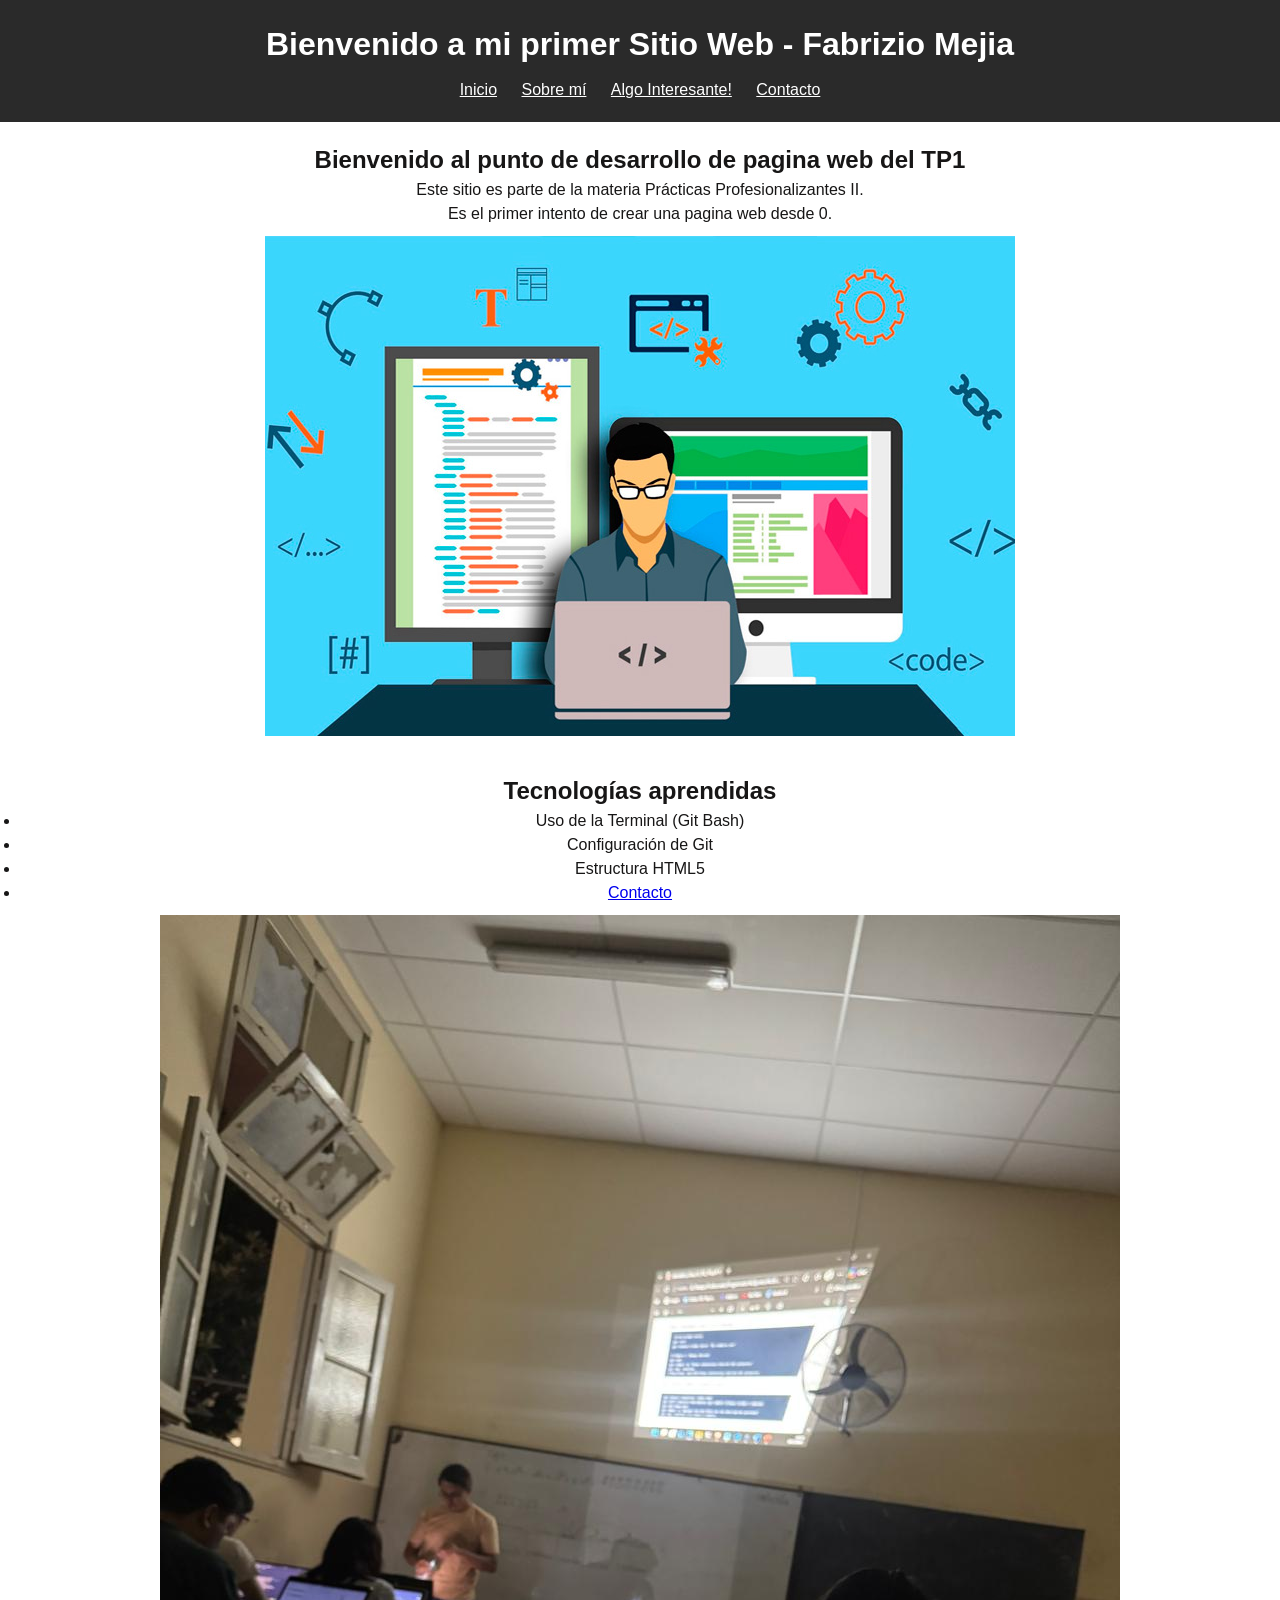
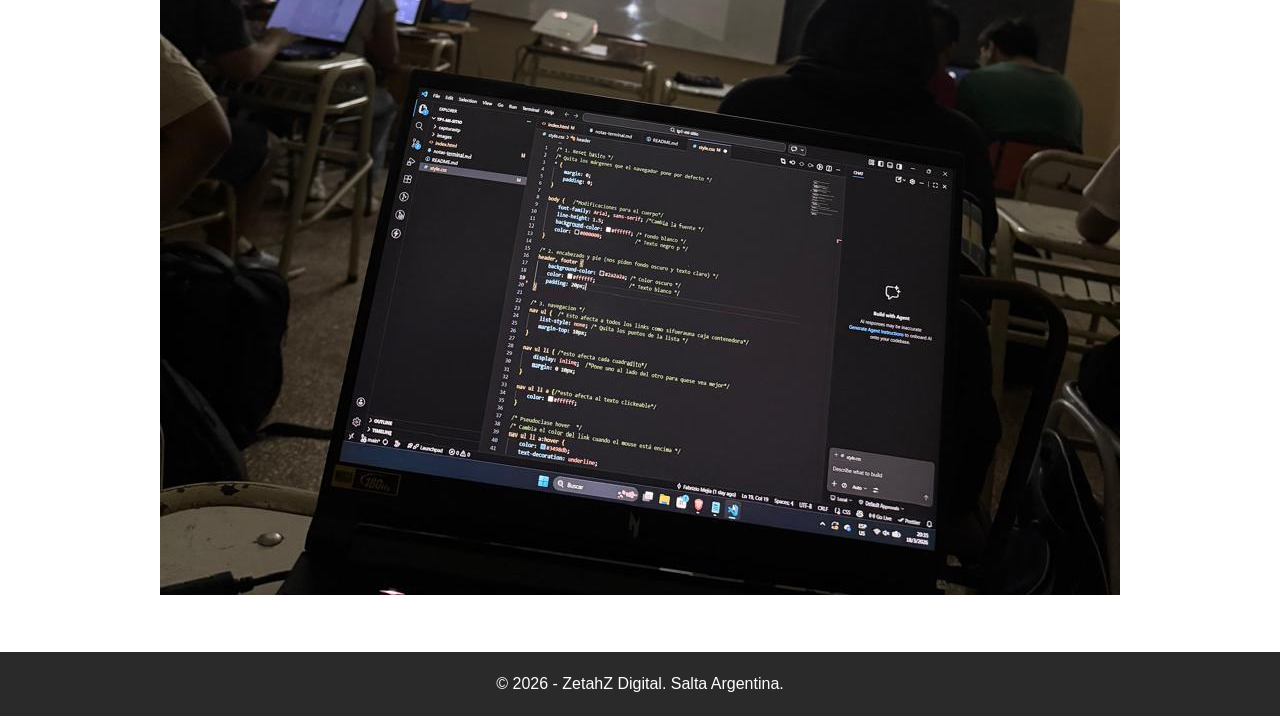
==== index.html @ bd6d7da9 "Corregir enlaces internos y actualizar navegación entre páginas" ====
<!DOCTYPE html>
<html lang="es">
<head>
    <meta charset="UTF-8">
    <meta name="viewport" content="width=device-width, initial-scale=1.0">
    <title>Document</title>
    <link rel="stylesheet" href="style.css">
</head>
<body>
    <header>
        <h1>Bienvenido a mi primer Sitio Web - Fabrizio Mejia</h1>
        <nav>
            <ul>
                <li><a href="#inicio">Inicio</a></li>
                <li><a href="#sobre-mi">Sobre mí</a></li>
                <li><a href="https://www.youtube.com/watch?v=dQw4w9WgXcQ" target="_blank">Algo Interesante!</a></li>
                <li><a href="contact.html">Contacto</a></li>
            </ul>
        </nav>
    </header>

    <main>
        <section id="inicio">
            <h2>Bienvenido al punto de desarrollo de pagina web del TP1</h2>
            <p>Este sitio es parte de la materia Prácticas Profesionalizantes II.<br>
            Es el primer intento de crear una pagina web desde 0.</p>
            <img src="images/foto1.jpg" alt="Imagen de codigo web ">
        </section>

        <section id="sobre-mi">
            <h2>Tecnologías aprendidas</h2>
            <ul>
                <li>Uso de la Terminal (Git Bash)</li>
                <li>Configuración de Git</li>
                <li>Estructura HTML5</li>
                <li><a href="contact.html">Contacto</a></li>
            </ul>
            <img src="images/foto3.jpg" alt="Imagen de programador">
        </section>
        
        
    </main>

    <footer>
        <p>&copy; 2026 - ZetahZ Digital. Salta Argentina.</p>
    </footer>
</body>
</html>
---- style.css ----
/* 1. Reset basico */
/* Quita los márgenes que el navegador pone por defecto */
* {
    margin: 0;
    padding: 0;
}

body {   /*Modificaciones para el cuerpo*/
    font-family: Arial, sans-serif; /*Cambia la fuente */
    line-height: 1.5;
    background-color: #ffffff; /* Fondo blanco */
    color: #171616;            /* Texto negro p */
}

/* 2. encabezado y pie (nos piden fondo oscuro y texto claro) */
header, footer {
    background-color: #2a2a2a; /* Color oscuro */
    color: #ffffff;            /* Texto blanco */
    padding: 20px;
    text-align: center;
}

/* 3. navegacion */
nav ul {  /* Esto afecta a todos los links como sifuerauna caja contenedora*/
    list-style: none; /* Quita los puntos de la lista */
    margin-top: 10px;
}

nav ul li { /*esto afecta cada cuadradito*/
    display: inline;  /*Pone uno al lado del otro para quese vea mejor*/
    margin: 0 10px;
}

nav ul li a {/*esto afecta al texto clickeable*/
    color: #ffffff;
}

/* Pseudoclase hover  */
/* Cambia el color del link cuando el mouse está encima */
nav ul li a:hover {
    color: #3498db; 
    text-decoration: underline;
}

/* 4. Contenido o main (Para que no quede pegado a los bordes) */
main {
    padding: 20px;
    text-align: center; /*esto alinea eltexto del contenido al centro buscardes como limitarlo*/ 
}

section {
    margin-bottom: 30px;
}

/* Esto evitaque las imagenes se desfazen y las mantiene al mismo tamanio */
img {
    max-width: 100%;
    height: auto;
    margin-top: 10px;
}

/* Estilo de formulario */

/* Inputs */
input, textarea, select {
    width: 100%;
    max-width: 400px; /* Para que no sea tan ancho en pantallas grandes */
    padding: 10px;
    border-radius: 5px;
    border: 1px solid #ccc;
    box-sizing: border-box;
    display: inline-block;
}

/*a Borde verde y fondo claro*/
input:valid, textarea:valid, select:valid {
    border: 2px solid #2ecc71;
    background-color: #fafffa;
}

/*b Borde rojo */
input:invalid:not(:placeholder-shown), 
textarea:invalid:not(:placeholder-shown) {
    border: 2px solid #e74c3c;
    background-color: #fffafa;
}

/* c Borde azul y sombra */
input:focus, textarea:focus, select:focus {
    border: 2px solid #3498db;
    box-shadow: 0 0 8px rgba(52, 152, 219, 0.3);
    outline: none;
}

/* Botón de enviar */
.btn-enviar {
    background-color: #2a2a2a;
    color: white;
    padding: 10px 25px;
    border: none;
    border-radius: 5px;
    cursor: pointer;
}

.btn-enviar:hover {
    background-color: #3498db;
}
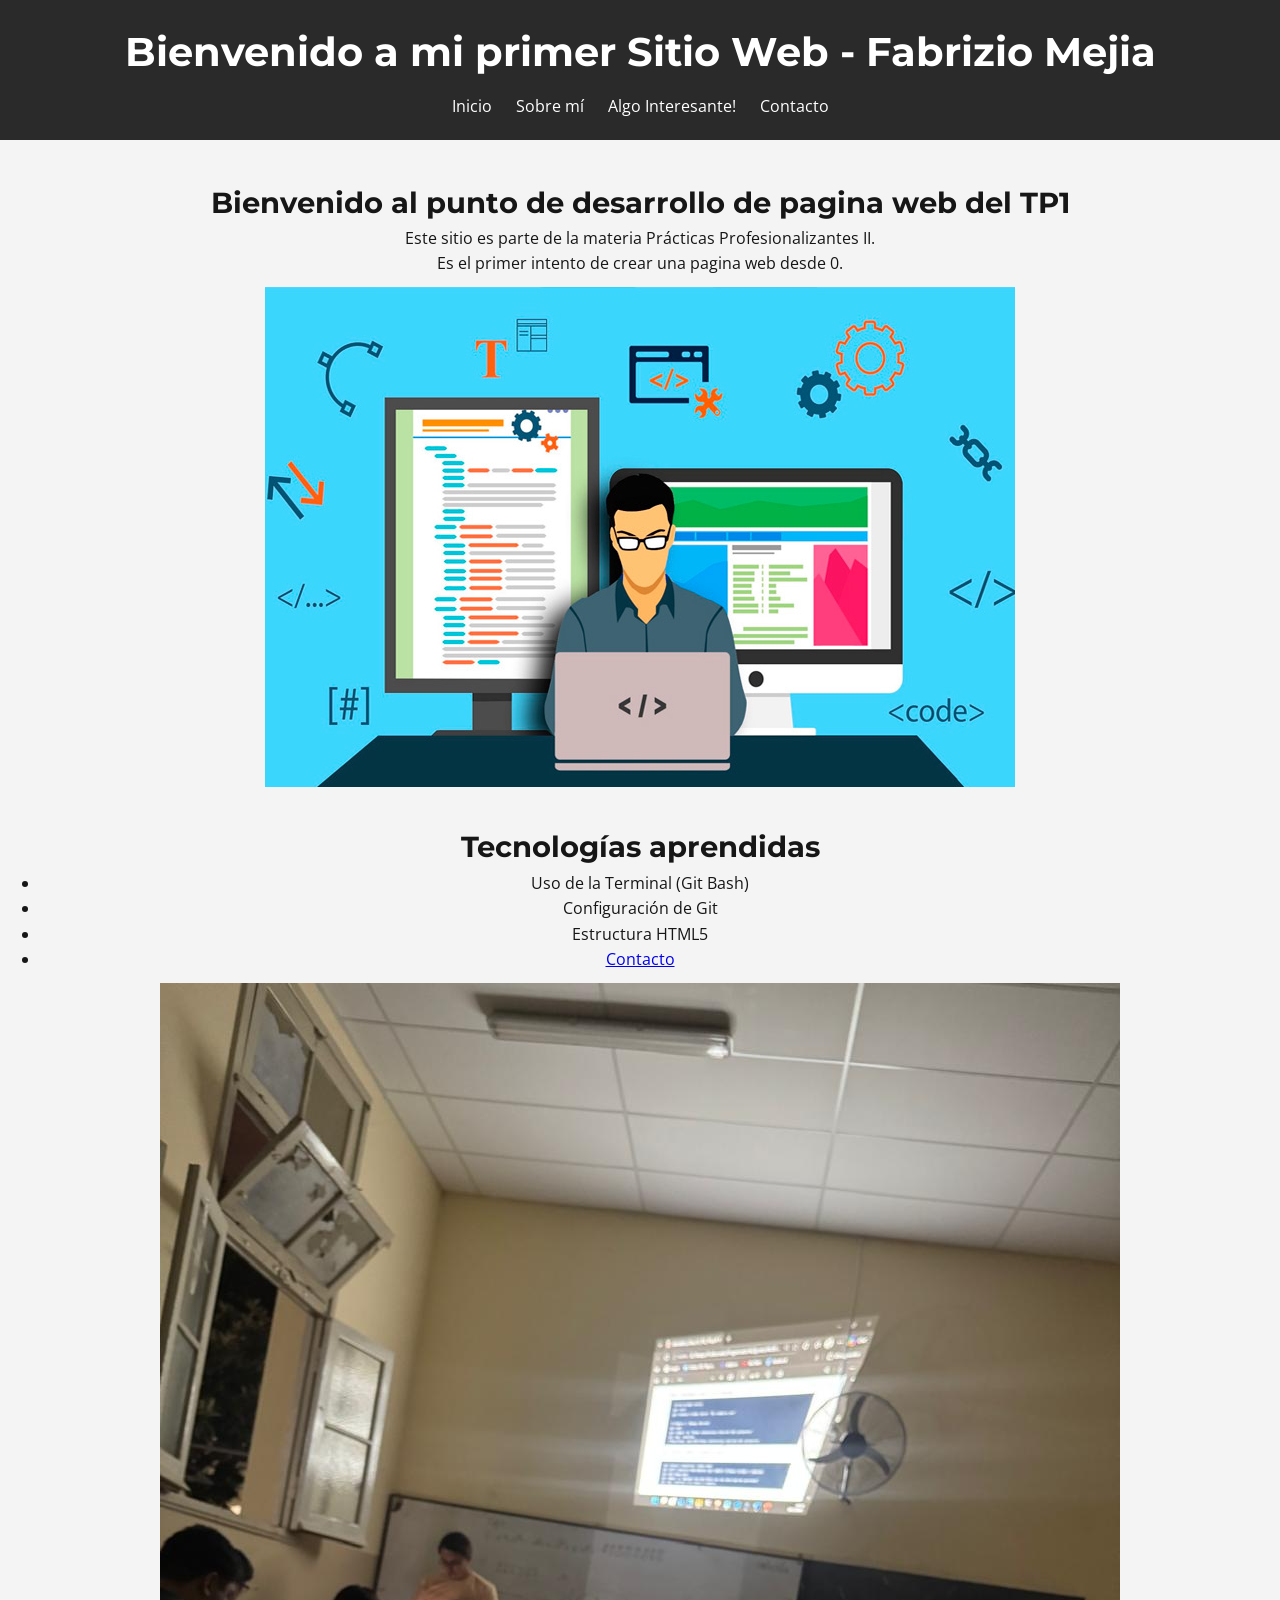
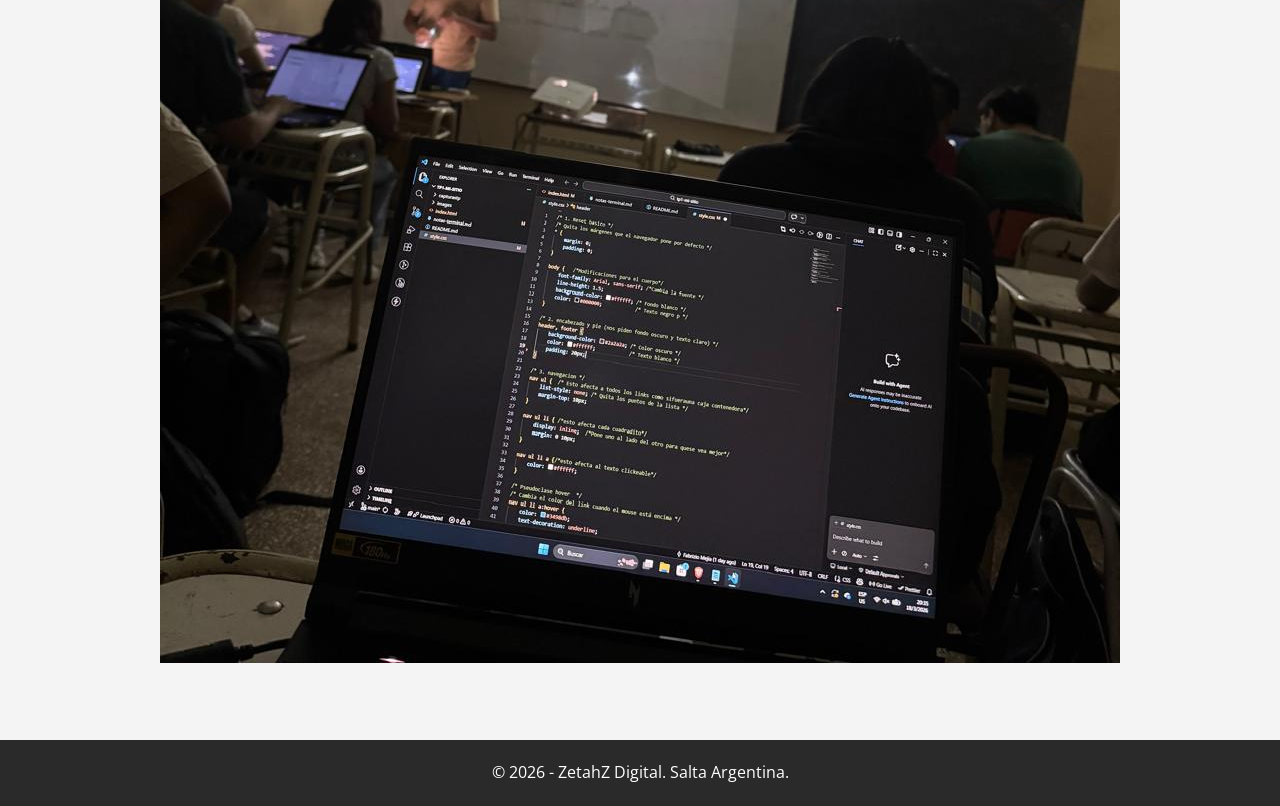
==== commit 79a43d43: "Finalizado Punto 2: Jerarquía tipográfica y Google Fonts" ====
--- a/index.html
+++ b/index.html
@@ -2,8 +2,12 @@
 <html lang="es">
 <head>
     <meta charset="UTF-8">
-    <meta name="viewport" content="width=device-width, initial-scale=1.0">
-    <title>Document</title>
+    <title>Portfolio - Fabrizio Mejia</title>
+
+    <link rel="preconnect" href="https://fonts.googleapis.com">
+    <link rel="preconnect" href="https://fonts.gstatic.com" crossorigin>
+    <link href="https://fonts.googleapis.com/css2?family=Montserrat:wght@700&family=Open+Sans:wght@400;600&display=swap" rel="stylesheet">
+
     <link rel="stylesheet" href="style.css">
 </head>
 <body>
@@ -22,7 +26,7 @@
     <main>
         <section id="inicio">
             <h2>Bienvenido al punto de desarrollo de pagina web del TP1</h2>
-            <p>Este sitio es parte de la materia Prácticas Profesionalizantes II.<br>
+            <p>Este sitio es parte de la materia Prácticas Profesionalizantes II. <br>
             Es el primer intento de crear una pagina web desde 0.</p>
             <img src="images/foto1.jpg" alt="Imagen de codigo web ">
         </section>
--- a/style.css
+++ b/style.css
@@ -1,21 +1,60 @@
-/* 1. Reset basico */
-/* Quita los márgenes que el navegador pone por defecto */
+:root {
+    /* Paleta de colores */
+    --color-primary: #2a2a2a;
+    --color-secondary: #3498db;
+    --color-accent: #e67e22;
+    --color-text: #171616;
+    --color-bg: #f4f4f4;
+    --color-white: #ffffff;
+    --color-success: #2ecc71;
+    --color-success-bg: #fafffa;
+    --color-error: #e74c3c;
+    --color-error-bg: #fffafa;
+    
+    /* Estilos de bordes y sombras */
+    --radius: 8px;
+    --shadow: 0 4px 6px rgba(0, 0, 0, 0.1);
+    
+    /* Tipografía */
+    --font-main: 'Open Sans', sans-serif;
+    --font-title: 'Montserrat', sans-serif;
+}
+
+/* 1. Reset y Estilos Globales */
 * {
     margin: 0;
     padding: 0;
+    box-sizing: border-box;
 }
 
-body {   /*Modificaciones para el cuerpo*/
-    font-family: Arial, sans-serif; /*Cambia la fuente */
-    line-height: 1.5;
-    background-color: #ffffff; /* Fondo blanco */
-    color: #171616;            /* Texto negro p */
+body {
+    font-family: var(--font-main);
+    line-height: 1.6;  
+    font-size: 1rem;    
+    background-color: var(--color-white);
+    color: var(--color-text);
 }
 
-/* 2. encabezado y pie (nos piden fondo oscuro y texto claro) */
+/* Tamaños con REM  */
+h1 {
+    font-family: var(--font-title);
+    font-size: 2.5rem;
+}
+
+h2 {
+    font-family: var(--font-title);
+    font-size: 1.8rem;
+}
+
+h3 {
+    font-family: var(--font-title);
+    font-size: 1.3rem;
+}
+
+/* 2. encabezado y pie */
 header, footer {
-    background-color: #2a2a2a; /* Color oscuro */
-    color: #ffffff;            /* Texto blanco */
+    background-color: var(--color-primary);
+    color: var(--color-white); 
     padding: 20px;
     text-align: center;
 }
@@ -32,20 +71,22 @@
 }
 
 nav ul li a {/*esto afecta al texto clickeable*/
-    color: #ffffff;
+    color: var(--color-white); 
+    text-decoration: none;
 }
 
 /* Pseudoclase hover  */
 /* Cambia el color del link cuando el mouse está encima */
 nav ul li a:hover {
-    color: #3498db; 
+    color: var(--color-secondary); 
     text-decoration: underline;
 }
 
 /* 4. Contenido o main (Para que no quede pegado a los bordes) */
 main {
-    padding: 20px;
+    padding: 40px;
     text-align: center; /*esto alinea eltexto del contenido al centro buscardes como limitarlo*/ 
+    background-color: var(--color-bg);
 }
 
 section {
@@ -61,47 +102,48 @@
 
 /* Estilo de formulario */
 
-/* Inputs */
+/* Entradas */
 input, textarea, select {
     width: 100%;
     max-width: 400px; /* Para que no sea tan ancho en pantallas grandes */
     padding: 10px;
-    border-radius: 5px;
-    border: 1px solid #ccc;
+    border-radius: var(--radius); 
+    border: 1px solid #ccc; 
     box-sizing: border-box;
     display: inline-block;
 }
 
 /*a Borde verde y fondo claro*/
 input:valid, textarea:valid, select:valid {
-    border: 2px solid #2ecc71;
-    background-color: #fafffa;
+    border: 2px solid var(--color-success);
+    background-color: var(--color-success-bg);
 }
 
 /*b Borde rojo */
 input:invalid:not(:placeholder-shown), 
 textarea:invalid:not(:placeholder-shown) {
-    border: 2px solid #e74c3c;
-    background-color: #fffafa;
+    border: 2px solid var(--color-error);
+    background-color: var(--color-error-bg);
 }
 
 /* c Borde azul y sombra */
 input:focus, textarea:focus, select:focus {
-    border: 2px solid #3498db;
-    box-shadow: 0 0 8px rgba(52, 152, 219, 0.3);
+    border: 2px solid var(--color-secondary); 
+    box-shadow: var(--shadow); 
     outline: none;
 }
 
 /* Botón de enviar */
 .btn-enviar {
-    background-color: #2a2a2a;
-    color: white;
+    background-color: var(--color-primary); /* Reemplazado #2a2a2a */
+    color: var(--color-white); /* Reemplazado white */
     padding: 10px 25px;
     border: none;
-    border-radius: 5px;
+    border-radius: var(--radius); /* Usamos la variable de radio */
     cursor: pointer;
 }
 
 .btn-enviar:hover {
-    background-color: #3498db;
-}+    background-color: var(--color-secondary);
+}
+/* Versión final del TP */
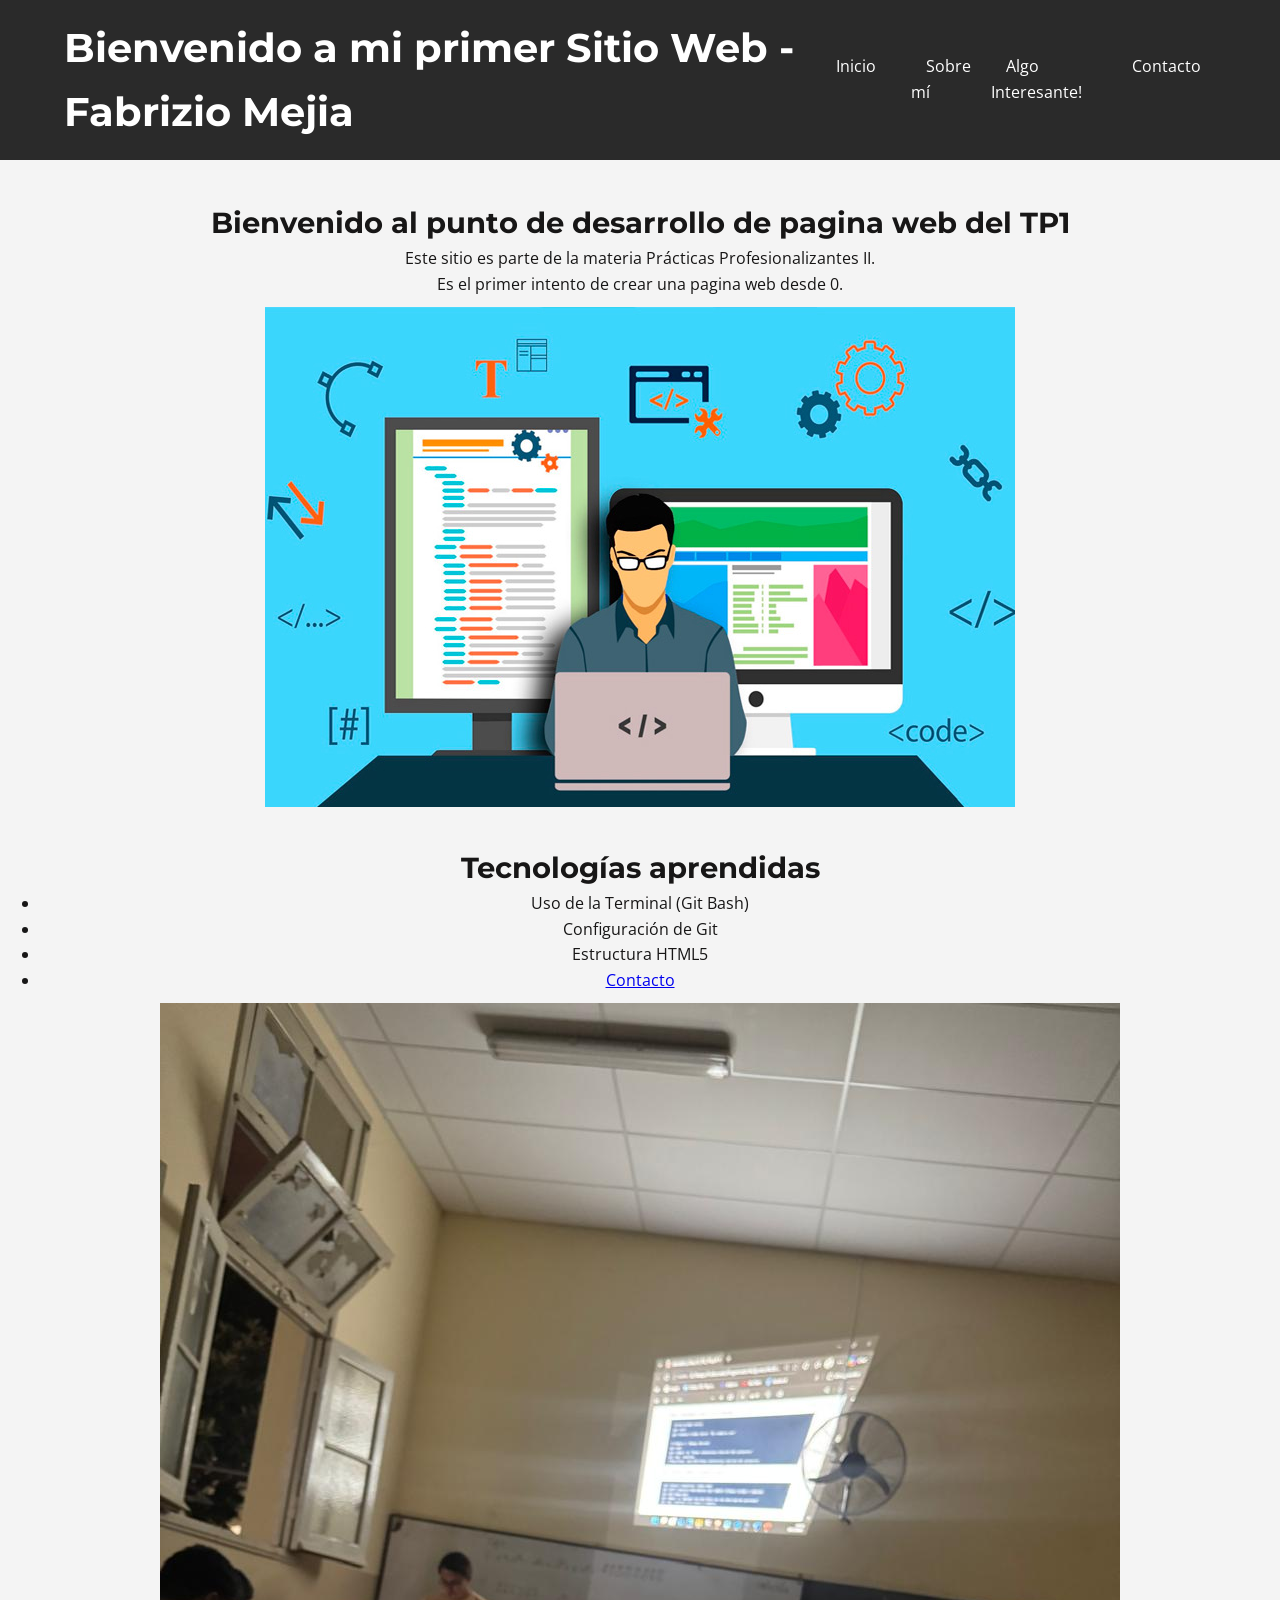
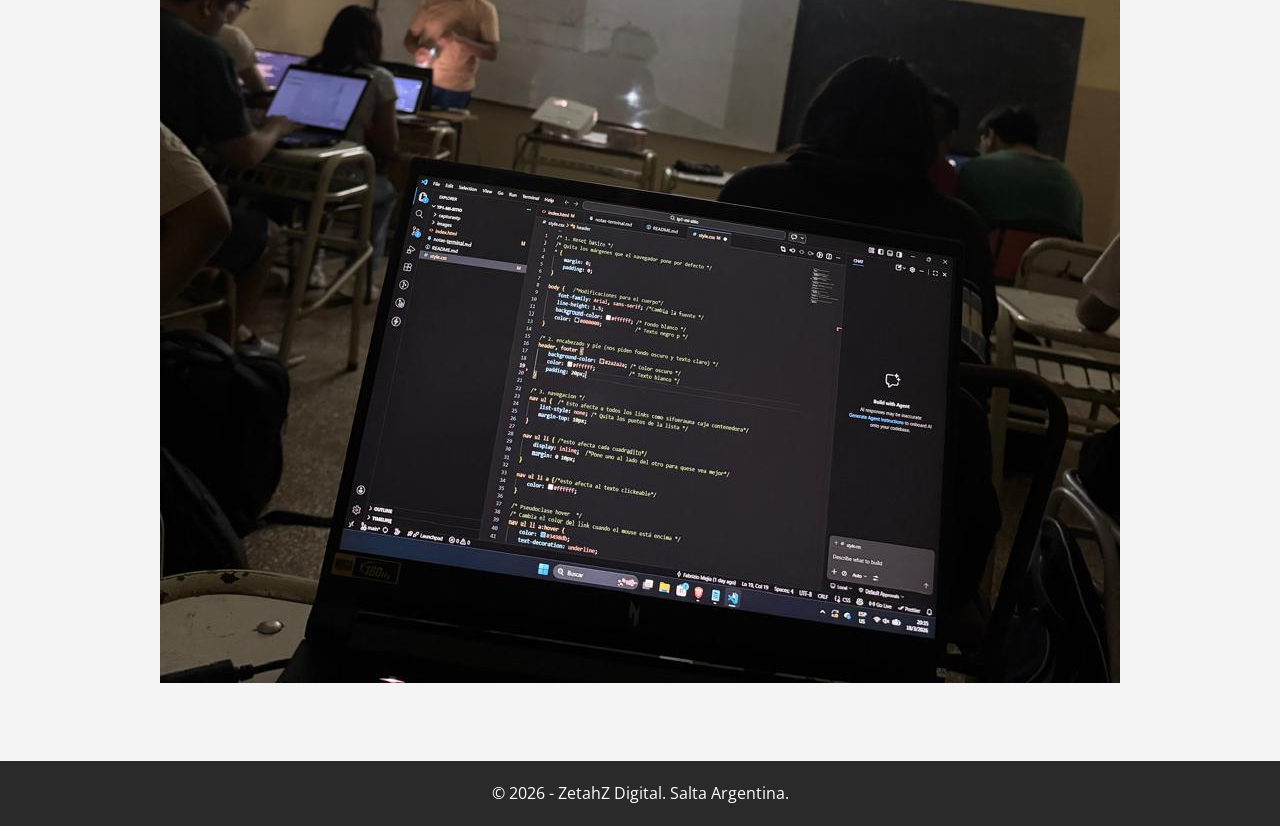
==== commit 74b091fc: "p3 terminado" ====
--- a/index.html
+++ b/index.html
@@ -1,52 +1,65 @@
-<!DOCTYPE html>
+<!doctype html>
 <html lang="es">
-<head>
-    <meta charset="UTF-8">
+  <head>
+    <meta charset="UTF-8" />
     <title>Portfolio - Fabrizio Mejia</title>
 
-    <link rel="preconnect" href="https://fonts.googleapis.com">
-    <link rel="preconnect" href="https://fonts.gstatic.com" crossorigin>
-    <link href="https://fonts.googleapis.com/css2?family=Montserrat:wght@700&family=Open+Sans:wght@400;600&display=swap" rel="stylesheet">
+    <link rel="preconnect" href="https://fonts.googleapis.com" />
+    <link rel="preconnect" href="https://fonts.gstatic.com" crossorigin />
+    <link
+      href="https://fonts.googleapis.com/css2?family=Montserrat:wght@700&family=Open+Sans:wght@400;600&display=swap"
+      rel="stylesheet"
+    />
 
-    <link rel="stylesheet" href="style.css">
-</head>
-<body>
+    <link rel="stylesheet" href="style.css" />
+  </head>
+  <body>
     <header>
-        <h1>Bienvenido a mi primer Sitio Web - Fabrizio Mejia</h1>
-        <nav>
-            <ul>
-                <li><a href="#inicio">Inicio</a></li>
-                <li><a href="#sobre-mi">Sobre mí</a></li>
-                <li><a href="https://www.youtube.com/watch?v=dQw4w9WgXcQ" target="_blank">Algo Interesante!</a></li>
-                <li><a href="contact.html">Contacto</a></li>
-            </ul>
-        </nav>
+      <!-- Título a la izquierda -->
+      <h1>Bienvenido a mi primer Sitio Web - Fabrizio Mejia</h1>
+
+      <!-- Bloque de navegación a la derecha -->
+      <nav>
+        <ul>
+          <li><a href="#inicio">Inicio</a></li>
+          <li><a href="#sobre-mi">Sobre mí</a></li>
+          <li>
+            <a
+              href="https://www.youtube.com/watch?v=dQw4w9WgXcQ"
+              target="_blank"
+              >Algo Interesante!</a
+            >
+          </li>
+          <li><a href="contact.html">Contacto</a></li>
+        </ul>
+      </nav>
     </header>
 
     <main>
-        <section id="inicio">
-            <h2>Bienvenido al punto de desarrollo de pagina web del TP1</h2>
-            <p>Este sitio es parte de la materia Prácticas Profesionalizantes II. <br>
-            Es el primer intento de crear una pagina web desde 0.</p>
-            <img src="images/foto1.jpg" alt="Imagen de codigo web ">
-        </section>
+      <section id="inicio">
+        <h2>Bienvenido al punto de desarrollo de pagina web del TP1</h2>
+        <p>
+          Este sitio es parte de la materia Prácticas Profesionalizantes II.
+          <br />
+          Es el primer intento de crear una pagina web desde 0.
+        </p>
+        <img src="images/foto1.jpg" alt="Imagen de codigo web " />
+      </section>
 
-        <section id="sobre-mi">
-            <h2>Tecnologías aprendidas</h2>
-            <ul>
-                <li>Uso de la Terminal (Git Bash)</li>
-                <li>Configuración de Git</li>
-                <li>Estructura HTML5</li>
-                <li><a href="contact.html">Contacto</a></li>
-            </ul>
-            <img src="images/foto3.jpg" alt="Imagen de programador">
-        </section>
-        
-        
+      <section id="sobre-mi">
+        <h2>Tecnologías aprendidas</h2>
+        <ul>
+          <li>Uso de la Terminal (Git Bash)</li>
+          <li>Configuración de Git</li>
+          <li>Estructura HTML5</li>
+          <li><a href="contact.html">Contacto</a></li>
+        </ul>
+        <img src="images/foto3.jpg" alt="Imagen de programador" />
+      </section>
     </main>
 
     <footer>
-        <p>&copy; 2026 - ZetahZ Digital. Salta Argentina.</p>
+      <p>&copy; 2026 - ZetahZ Digital. Salta Argentina.</p>
     </footer>
-</body>
-</html>+  </body>
+</html>
--- a/style.css
+++ b/style.css
@@ -52,7 +52,18 @@
 }
 
 /* 2. encabezado y pie */
-header, footer {
+header {
+    background-color: var(--color-primary);
+    color: var(--color-white); 
+    padding: 1rem 5%; /* Un poco más de aire a los costados */
+    
+    /* CAMBIO CLAVE: Activamos Flexbox en el Header */
+    display: flex;
+    justify-content: space-between; /* Título a la izquierda, Nav a la derecha */
+    align-items: center;           /* Alinea ambos al centro verticalmente */
+}
+
+footer {
     background-color: var(--color-primary);
     color: var(--color-white); 
     padding: 20px;
@@ -60,26 +71,28 @@
 }
 
 /* 3. navegacion */
-nav ul {  /* Esto afecta a todos los links como sifuerauna caja contenedora*/
-    list-style: none; /* Quita los puntos de la lista */
-    margin-top: 10px;
+nav ul {
+    list-style: none;
+    margin: 0;
+    padding: 0;
+    
+    display: flex;
+    gap: 20px;
 }
 
-nav ul li { /*esto afecta cada cuadradito*/
-    display: inline;  /*Pone uno al lado del otro para quese vea mejor*/
-    margin: 0 10px;
+
+nav ul li a {
+    color: var(--color-white); 
+    text-decoration: none;
+    padding: 8px 15px; 
+    border-radius: var(--radius);
+    transition: all 0.3s ease; 
 }
 
-nav ul li a {/*esto afecta al texto clickeable*/
-    color: var(--color-white); 
-    text-decoration: none;
-}
-
-/* Pseudoclase hover  */
-/* Cambia el color del link cuando el mouse está encima */
 nav ul li a:hover {
-    color: var(--color-secondary); 
-    text-decoration: underline;
+    background-color: var(--color-secondary); /* Fondo azul */
+    color: var(--color-white);                /* Texto blanco */
+    text-decoration: none;                    /* Quitamos el subrayado para que parezca botón */
 }
 
 /* 4. Contenido o main (Para que no quede pegado a los bordes) */
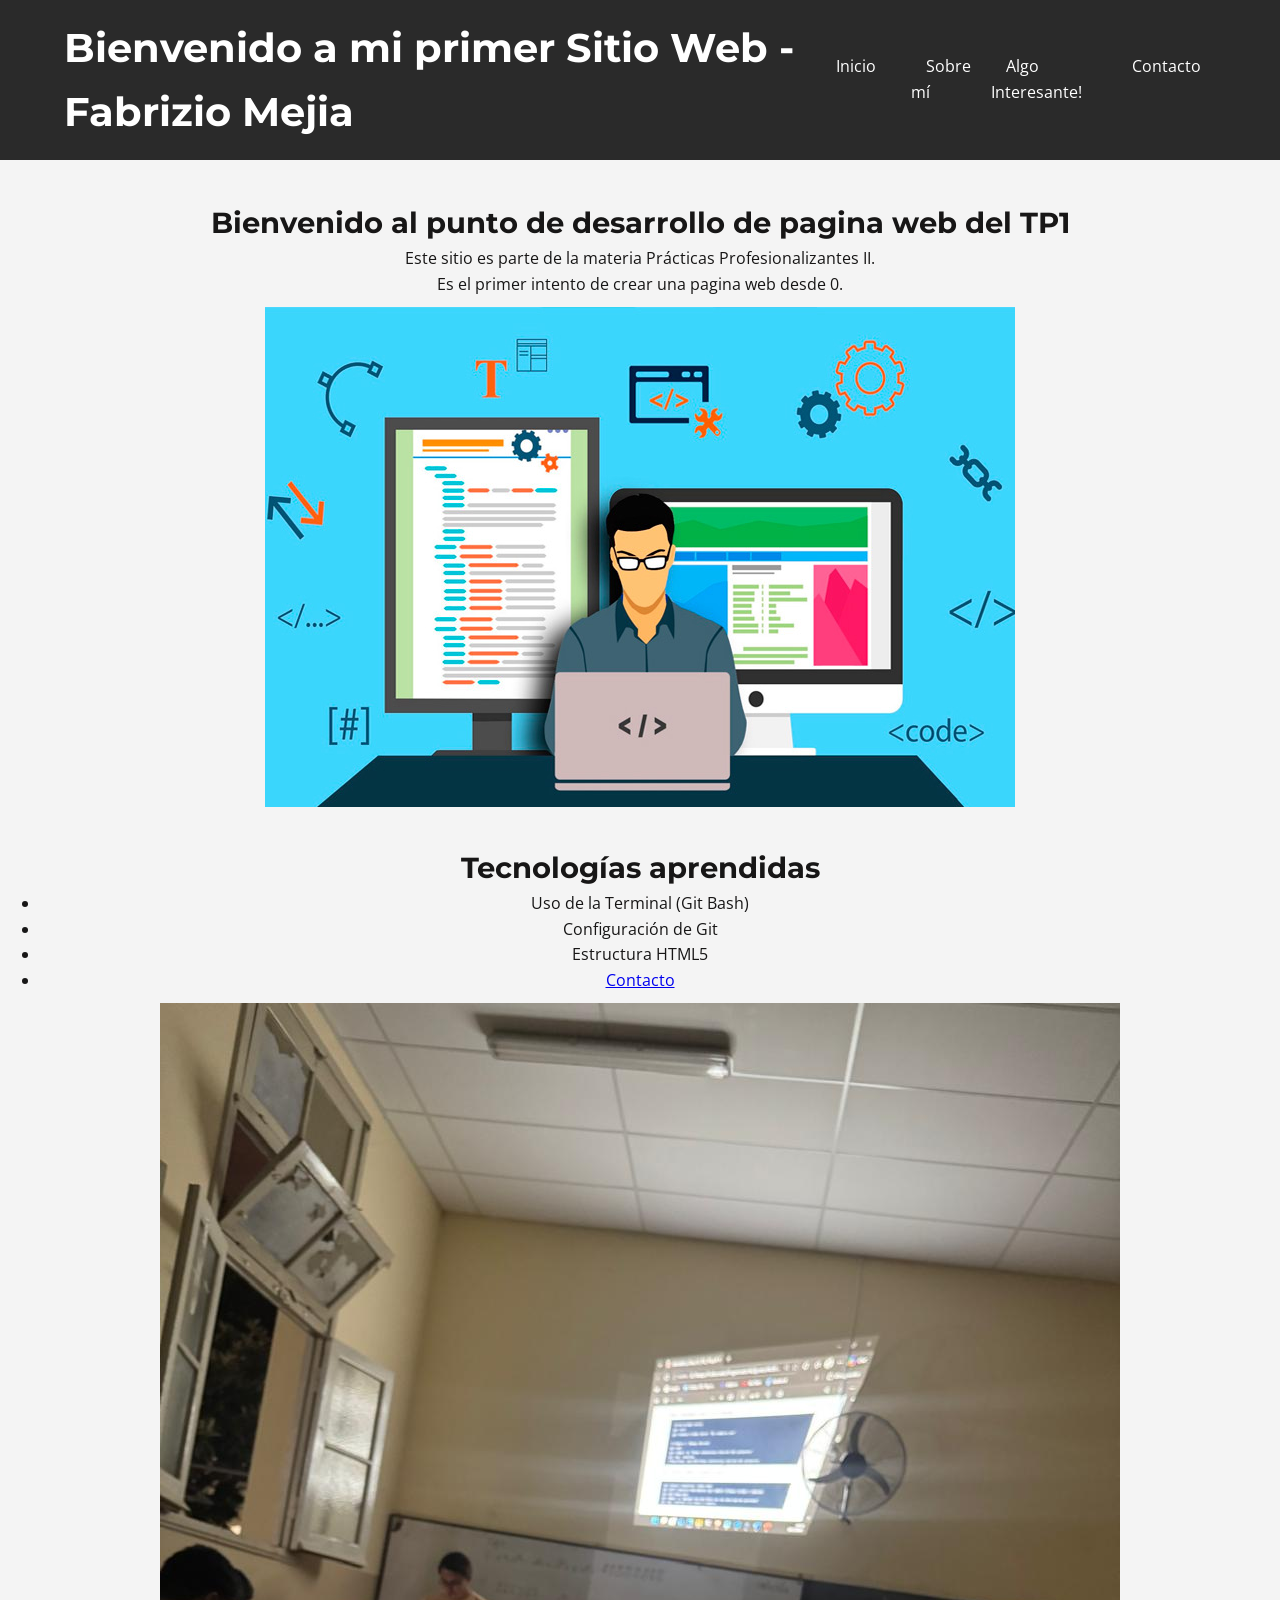
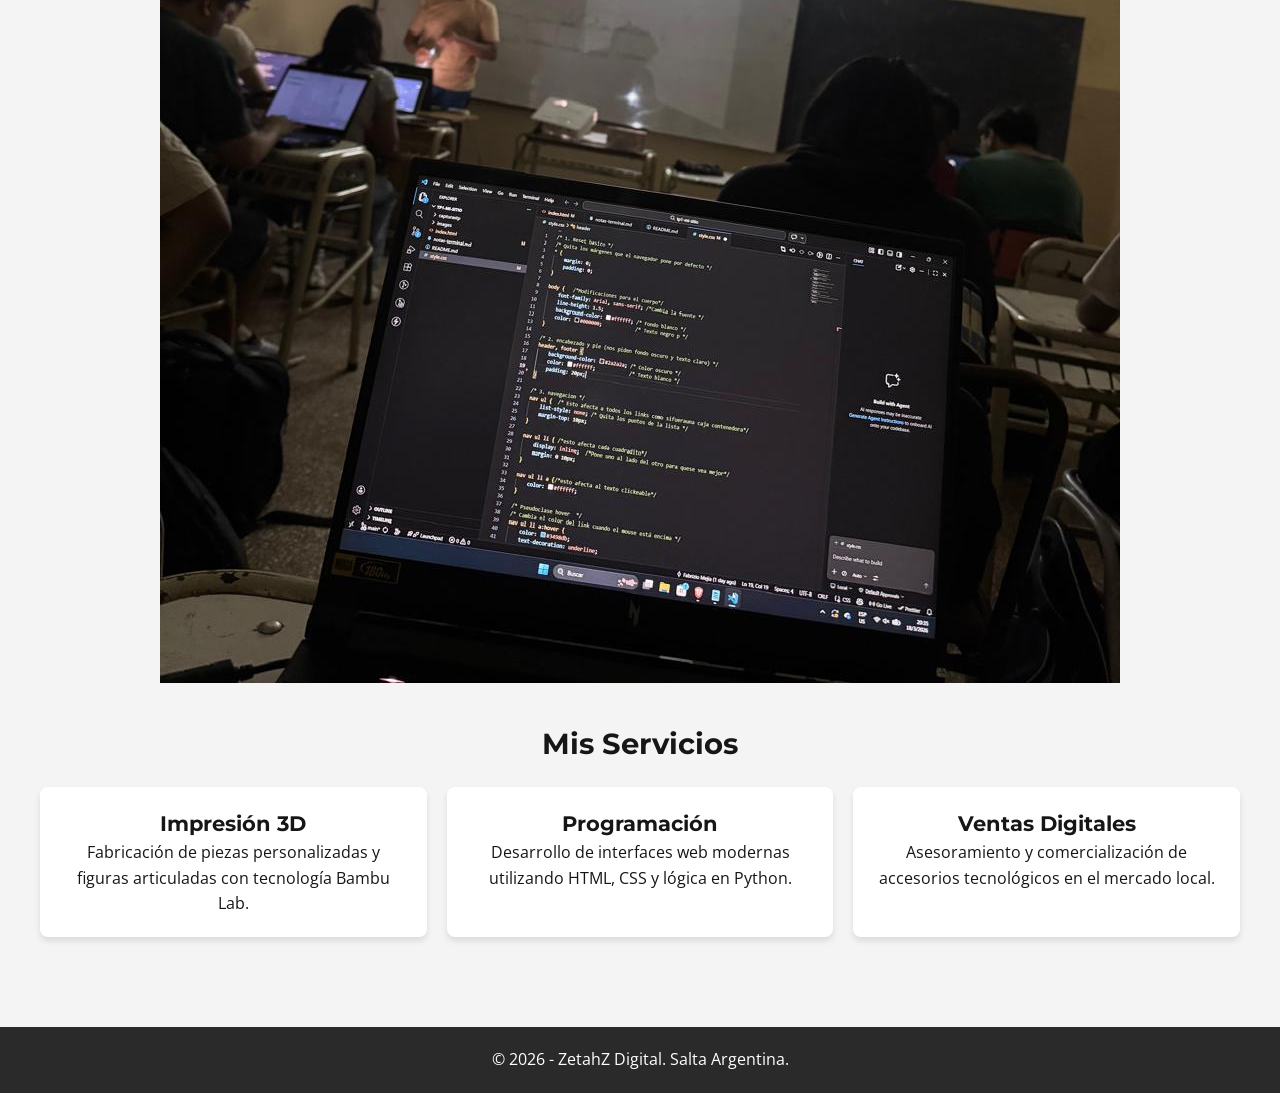
==== commit 35ab8e0e: "Completado Punto 4: Sección de tarjetas con efectos y responsividad" ====
--- a/index.html
+++ b/index.html
@@ -56,6 +56,35 @@
         </ul>
         <img src="images/foto3.jpg" alt="Imagen de programador" />
       </section>
+
+      <section id="servicios">
+        <h2>Mis Servicios</h2>
+        <div class="contenedor-tarjetas">
+          <article class="tarjeta">
+            <h3>Impresión 3D</h3>
+            <p>
+              Fabricación de piezas personalizadas y figuras articuladas con
+              tecnología Bambu Lab.
+            </p>
+          </article>
+
+          <article class="tarjeta">
+            <h3>Programación</h3>
+            <p>
+              Desarrollo de interfaces web modernas utilizando HTML, CSS y
+              lógica en Python.
+            </p>
+          </article>
+
+          <article class="tarjeta">
+            <h3>Ventas Digitales</h3>
+            <p>
+              Asesoramiento y comercialización de accesorios tecnológicos en el
+              mercado local.
+            </p>
+          </article>
+        </div>
+      </section>
     </main>
 
     <footer>
--- a/style.css
+++ b/style.css
@@ -159,4 +159,33 @@
 .btn-enviar:hover {
     background-color: var(--color-secondary);
 }
-/* Versión final del TP */+
+/* Punto 4*/
+
+.contenedor-tarjetas {
+    display: flex;         
+    flex-wrap: wrap;      
+    gap: 20px;             
+    justify-content: center; 
+    padding: 20px 0;
+}
+
+.tarjeta {
+    flex: 1 1 280px;        
+    
+    background-color: var(--color-white);
+    padding: 20px;
+    border-radius: var(--radius);
+    box-shadow: var(--shadow); 
+    
+    transition: transform 0.3s ease, box-shadow 0.3s ease;
+}
+
+.tarjeta:hover {
+    transform: translateY(-4px); 
+    box-shadow: 0 10px 20px rgba(0,0,0,0.2); 
+}
+
+
+
+/* Versión final del TP */
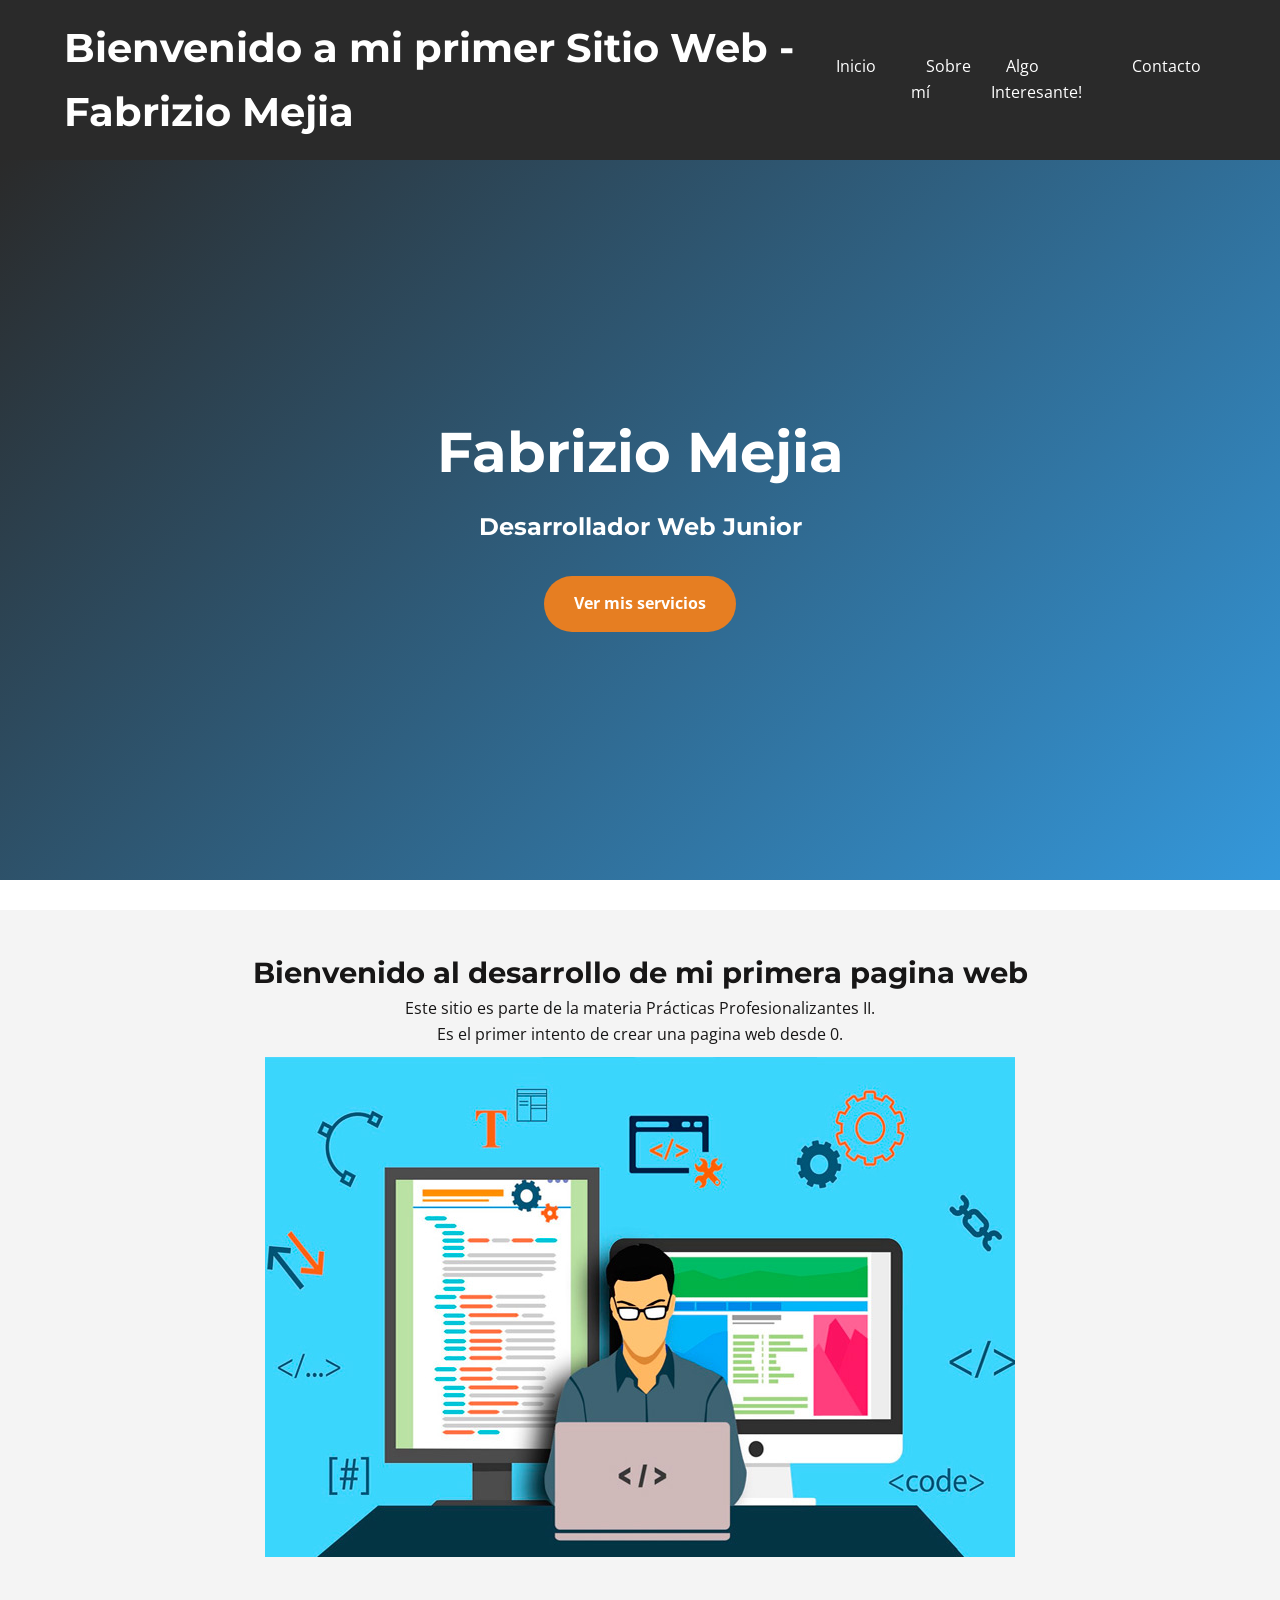
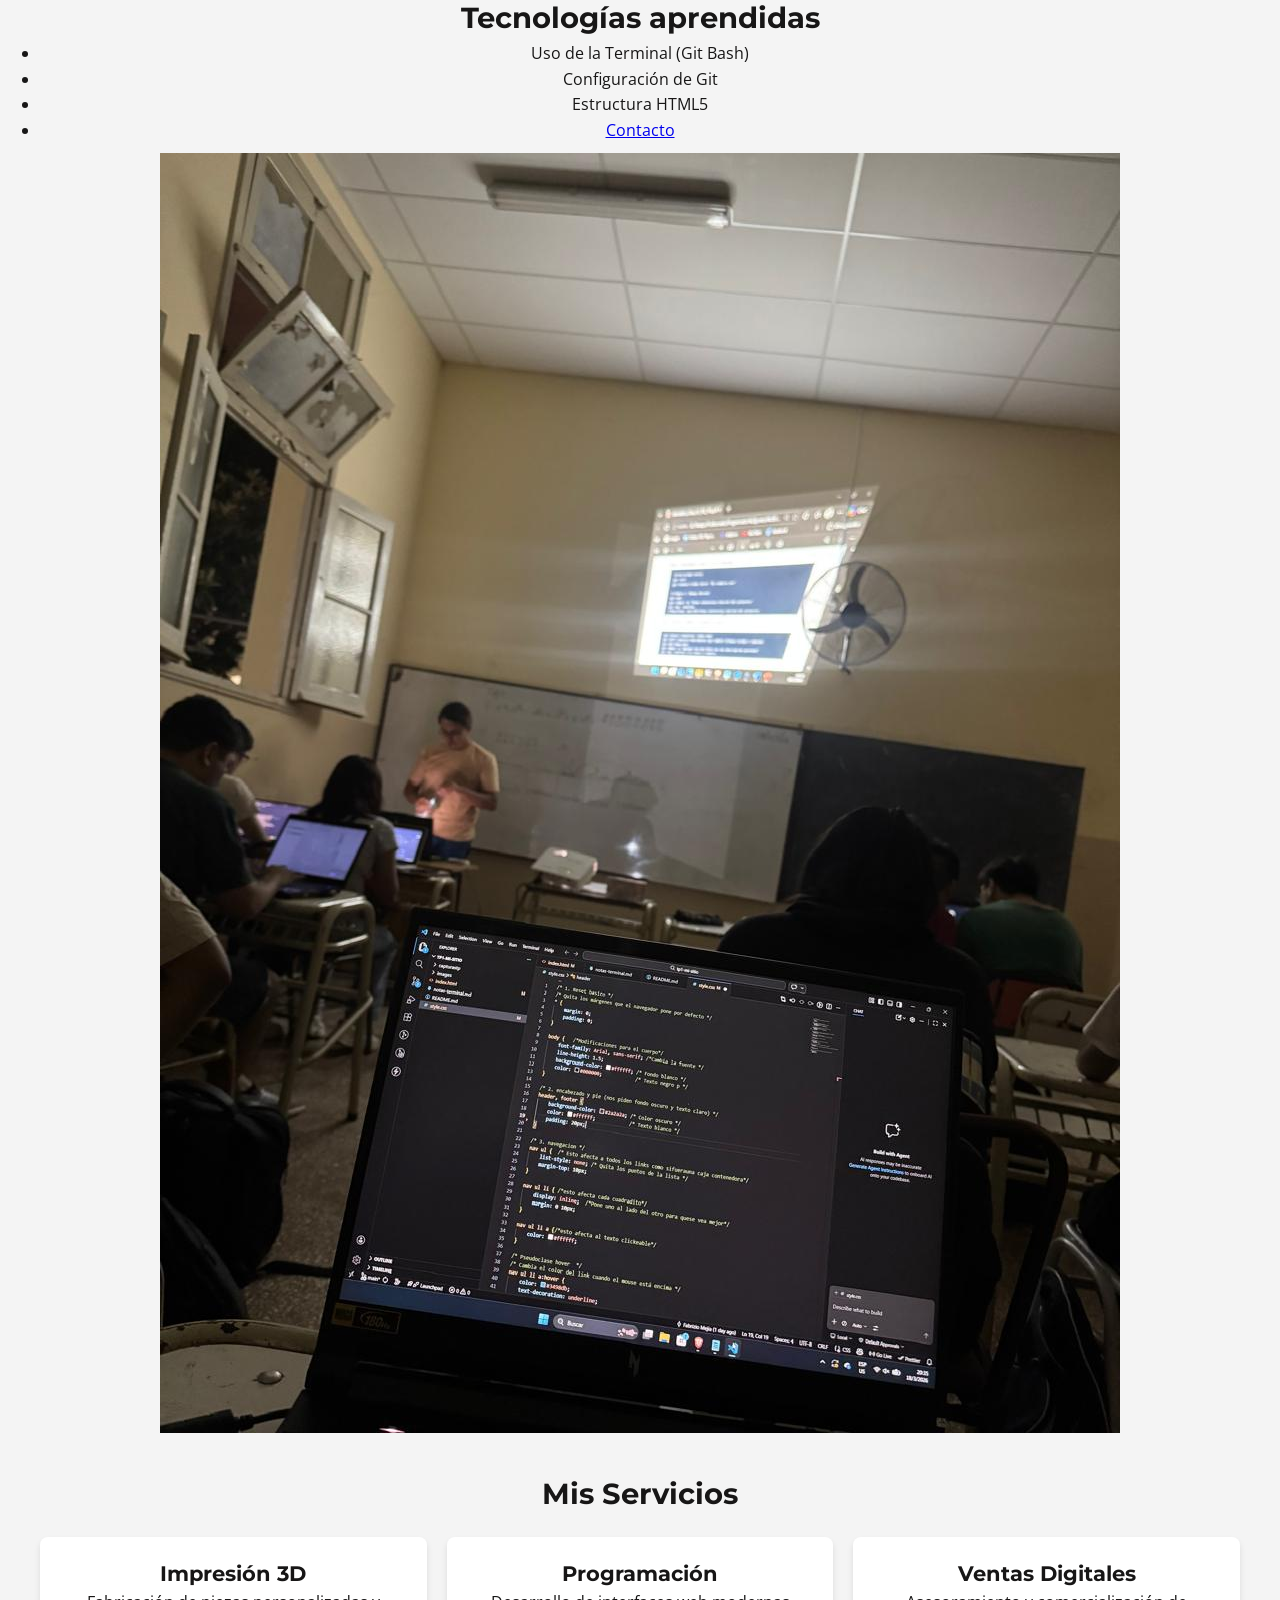
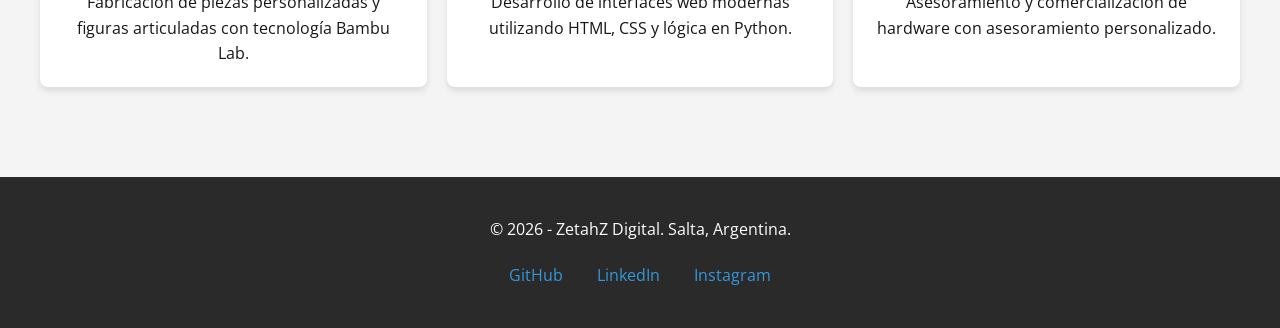
==== commit c1c9b7c2: "Punto 5 terminado" ====
--- a/index.html
+++ b/index.html
@@ -15,10 +15,8 @@
   </head>
   <body>
     <header>
-      <!-- Título a la izquierda -->
       <h1>Bienvenido a mi primer Sitio Web - Fabrizio Mejia</h1>
 
-      <!-- Bloque de navegación a la derecha -->
       <nav>
         <ul>
           <li><a href="#inicio">Inicio</a></li>
@@ -35,9 +33,17 @@
       </nav>
     </header>
 
+    <section class="hero">
+      <div class="hero-content">
+        <h1>Fabrizio Mejia</h1>
+        <h2>Desarrollador Web Junior</h2>
+        <a href="#servicios" class="btn-cta">Ver mis servicios</a>
+      </div>
+    </section>
+
     <main>
       <section id="inicio">
-        <h2>Bienvenido al punto de desarrollo de pagina web del TP1</h2>
+        <h2>Bienvenido al desarrollo de mi primera pagina web</h2>
         <p>
           Este sitio es parte de la materia Prácticas Profesionalizantes II.
           <br />
@@ -79,8 +85,7 @@
           <article class="tarjeta">
             <h3>Ventas Digitales</h3>
             <p>
-              Asesoramiento y comercialización de accesorios tecnológicos en el
-              mercado local.
+              Asesoramiento y comercialización de hardware con asesoramiento personalizado.
             </p>
           </article>
         </div>
@@ -88,7 +93,12 @@
     </main>
 
     <footer>
-      <p>&copy; 2026 - ZetahZ Digital. Salta Argentina.</p>
+      <p>&copy; 2026 - ZetahZ Digital. Salta, Argentina.</p>
+      <div class="redes">
+        <a href="https://github.com" target="_blank">GitHub</a>
+        <a href="https://linkedin.com" target="_blank">LinkedIn</a>
+        <a href="https://instagram.com" target="_blank">Instagram</a>
+      </div>
     </footer>
   </body>
 </html>
--- a/style.css
+++ b/style.css
@@ -1,191 +1,253 @@
 :root {
-    /* Paleta de colores */
-    --color-primary: #2a2a2a;
-    --color-secondary: #3498db;
-    --color-accent: #e67e22;
-    --color-text: #171616;
-    --color-bg: #f4f4f4;
-    --color-white: #ffffff;
-    --color-success: #2ecc71;
-    --color-success-bg: #fafffa;
-    --color-error: #e74c3c;
-    --color-error-bg: #fffafa;
-    
-    /* Estilos de bordes y sombras */
-    --radius: 8px;
-    --shadow: 0 4px 6px rgba(0, 0, 0, 0.1);
-    
-    /* Tipografía */
-    --font-main: 'Open Sans', sans-serif;
-    --font-title: 'Montserrat', sans-serif;
+  /* Paleta de colores */
+  --color-primary: #2a2a2a;
+  --color-secondary: #3498db;
+  --color-accent: #e67e22;
+  --color-text: #171616;
+  --color-bg: #f4f4f4;
+  --color-white: #ffffff;
+  --color-success: #2ecc71;
+  --color-success-bg: #fafffa;
+  --color-error: #e74c3c;
+  --color-error-bg: #fffafa;
+
+  /* Estilos de bordes y sombras */
+  --radius: 8px;
+  --shadow: 0 4px 6px rgba(0, 0, 0, 0.1);
+
+  /* Tipografía */
+  --font-main: "Open Sans", sans-serif;
+  --font-title: "Montserrat", sans-serif;
 }
 
 /* 1. Reset y Estilos Globales */
 * {
-    margin: 0;
-    padding: 0;
-    box-sizing: border-box;
+  margin: 0;
+  padding: 0;
+  box-sizing: border-box;
 }
 
 body {
-    font-family: var(--font-main);
-    line-height: 1.6;  
-    font-size: 1rem;    
-    background-color: var(--color-white);
-    color: var(--color-text);
+  font-family: var(--font-main);
+  line-height: 1.6;
+  font-size: 1rem;
+  background-color: var(--color-white);
+  color: var(--color-text);
 }
 
 /* Tamaños con REM  */
 h1 {
-    font-family: var(--font-title);
-    font-size: 2.5rem;
+  font-family: var(--font-title);
+  font-size: 2.5rem;
 }
 
 h2 {
-    font-family: var(--font-title);
-    font-size: 1.8rem;
+  font-family: var(--font-title);
+  font-size: 1.8rem;
 }
 
 h3 {
-    font-family: var(--font-title);
-    font-size: 1.3rem;
+  font-family: var(--font-title);
+  font-size: 1.3rem;
 }
 
 /* 2. encabezado y pie */
 header {
-    background-color: var(--color-primary);
-    color: var(--color-white); 
-    padding: 1rem 5%; /* Un poco más de aire a los costados */
-    
-    /* CAMBIO CLAVE: Activamos Flexbox en el Header */
-    display: flex;
-    justify-content: space-between; /* Título a la izquierda, Nav a la derecha */
-    align-items: center;           /* Alinea ambos al centro verticalmente */
+  background-color: var(--color-primary);
+  color: var(--color-white);
+  padding: 1rem 5%; /* Un poco más de aire a los costados */
+
+  /* CAMBIO CLAVE: Activamos Flexbox en el Header */
+  display: flex;
+  justify-content: space-between; /* Título a la izquierda, Nav a la derecha */
+  align-items: center; /* Alinea ambos al centro verticalmente */
 }
 
 footer {
-    background-color: var(--color-primary);
-    color: var(--color-white); 
-    padding: 20px;
-    text-align: center;
+  background-color: var(--color-primary);
+  color: var(--color-white);
+  padding: 20px;
+  text-align: center;
 }
 
 /* 3. navegacion */
 nav ul {
-    list-style: none;
-    margin: 0;
-    padding: 0;
-    
-    display: flex;
-    gap: 20px;
-}
-
+  list-style: none;
+  margin: 0;
+  padding: 0;
+
+  display: flex;
+  gap: 20px;
+}
 
 nav ul li a {
-    color: var(--color-white); 
-    text-decoration: none;
-    padding: 8px 15px; 
-    border-radius: var(--radius);
-    transition: all 0.3s ease; 
+  color: var(--color-white);
+  text-decoration: none;
+  padding: 8px 15px;
+  border-radius: var(--radius);
+  transition: all 0.3s ease;
 }
 
 nav ul li a:hover {
-    background-color: var(--color-secondary); /* Fondo azul */
-    color: var(--color-white);                /* Texto blanco */
-    text-decoration: none;                    /* Quitamos el subrayado para que parezca botón */
+  background-color: var(--color-secondary); /* Fondo azul */
+  color: var(--color-white); /* Texto blanco */
+  text-decoration: none; /* Quitamos el subrayado para que parezca botón */
 }
 
 /* 4. Contenido o main (Para que no quede pegado a los bordes) */
 main {
-    padding: 40px;
-    text-align: center; /*esto alinea eltexto del contenido al centro buscardes como limitarlo*/ 
-    background-color: var(--color-bg);
+  padding: 40px;
+  text-align: center; /*esto alinea eltexto del contenido al centro buscardes como limitarlo*/
+  background-color: var(--color-bg);
 }
 
 section {
-    margin-bottom: 30px;
+  margin-bottom: 30px;
 }
 
 /* Esto evitaque las imagenes se desfazen y las mantiene al mismo tamanio */
 img {
-    max-width: 100%;
-    height: auto;
-    margin-top: 10px;
+  max-width: 100%;
+  height: auto;
+  margin-top: 10px;
 }
 
 /* Estilo de formulario */
 
 /* Entradas */
-input, textarea, select {
-    width: 100%;
-    max-width: 400px; /* Para que no sea tan ancho en pantallas grandes */
-    padding: 10px;
-    border-radius: var(--radius); 
-    border: 1px solid #ccc; 
-    box-sizing: border-box;
-    display: inline-block;
+input,
+textarea,
+select {
+  width: 100%;
+  max-width: 400px; /* Para que no sea tan ancho en pantallas grandes */
+  padding: 10px;
+  border-radius: var(--radius);
+  border: 1px solid #ccc;
+  box-sizing: border-box;
+  display: inline-block;
 }
 
 /*a Borde verde y fondo claro*/
-input:valid, textarea:valid, select:valid {
-    border: 2px solid var(--color-success);
-    background-color: var(--color-success-bg);
+input:valid,
+textarea:valid,
+select:valid {
+  border: 2px solid var(--color-success);
+  background-color: var(--color-success-bg);
 }
 
 /*b Borde rojo */
-input:invalid:not(:placeholder-shown), 
+input:invalid:not(:placeholder-shown),
 textarea:invalid:not(:placeholder-shown) {
-    border: 2px solid var(--color-error);
-    background-color: var(--color-error-bg);
+  border: 2px solid var(--color-error);
+  background-color: var(--color-error-bg);
 }
 
 /* c Borde azul y sombra */
-input:focus, textarea:focus, select:focus {
-    border: 2px solid var(--color-secondary); 
-    box-shadow: var(--shadow); 
-    outline: none;
+input:focus,
+textarea:focus,
+select:focus {
+  border: 2px solid var(--color-secondary);
+  box-shadow: var(--shadow);
+  outline: none;
 }
 
 /* Botón de enviar */
 .btn-enviar {
-    background-color: var(--color-primary); /* Reemplazado #2a2a2a */
-    color: var(--color-white); /* Reemplazado white */
-    padding: 10px 25px;
-    border: none;
-    border-radius: var(--radius); /* Usamos la variable de radio */
-    cursor: pointer;
+  background-color: var(--color-primary); /* Reemplazado #2a2a2a */
+  color: var(--color-white); /* Reemplazado white */
+  padding: 10px 25px;
+  border: none;
+  border-radius: var(--radius); /* Usamos la variable de radio */
+  cursor: pointer;
 }
 
 .btn-enviar:hover {
-    background-color: var(--color-secondary);
+  background-color: var(--color-secondary);
 }
 
 /* Punto 4*/
 
 .contenedor-tarjetas {
-    display: flex;         
-    flex-wrap: wrap;      
-    gap: 20px;             
-    justify-content: center; 
-    padding: 20px 0;
+  display: flex;
+  flex-wrap: wrap;
+  gap: 20px;
+  justify-content: center;
+  padding: 20px 0;
 }
 
 .tarjeta {
-    flex: 1 1 280px;        
-    
-    background-color: var(--color-white);
-    padding: 20px;
-    border-radius: var(--radius);
-    box-shadow: var(--shadow); 
-    
-    transition: transform 0.3s ease, box-shadow 0.3s ease;
+  flex: 1 1 280px;
+
+  background-color: var(--color-white);
+  padding: 20px;
+  border-radius: var(--radius);
+  box-shadow: var(--shadow);
+
+  transition:
+    transform 0.3s ease,
+    box-shadow 0.3s ease;
 }
 
 .tarjeta:hover {
-    transform: translateY(-4px); 
-    box-shadow: 0 10px 20px rgba(0,0,0,0.2); 
-}
-
-
-
-/* Versión final del TP */
+  transform: translateY(-4px);
+  box-shadow: 0 10px 20px rgba(0, 0, 0, 0.2);
+}
+
+/*Punto 5*/
+.hero {
+  background: linear-gradient(
+    135deg,
+    var(--color-primary),
+    var(--color-secondary)
+  );
+  display: flex;
+  justify-content: center;
+  align-items: center;
+  min-height: 80vh;
+  text-align: center;
+  color: var(--color-white);
+  padding: 20px;
+}
+
+.hero-content h1 {
+  font-size: 3.5rem;
+  margin-bottom: 10px;
+}
+
+.hero-content h2 {
+  font-size: 1.5rem;
+  margin-bottom: 30px;
+}
+
+.btn-cta {
+  background-color: var(--color-accent);
+  color: var(--color-white);
+  padding: 15px 30px;
+  text-decoration: none;
+  border-radius: 50px;
+  font-weight: bold;
+  transition: transform 0.3s ease;
+  display: inline-block;
+}
+
+.btn-cta:hover {
+  transform: scale(1.1);
+  background-color: #d35400;
+}
+
+footer {
+  background-color: var(--color-primary);
+  color: var(--color-white);
+  padding: 40px 20px;
+  text-align: center;
+}
+
+.redes {
+  margin-top: 20px;
+}
+
+.redes a {
+  color: var(--color-secondary);
+  margin: 0 15px;
+  text-decoration: none;
+}
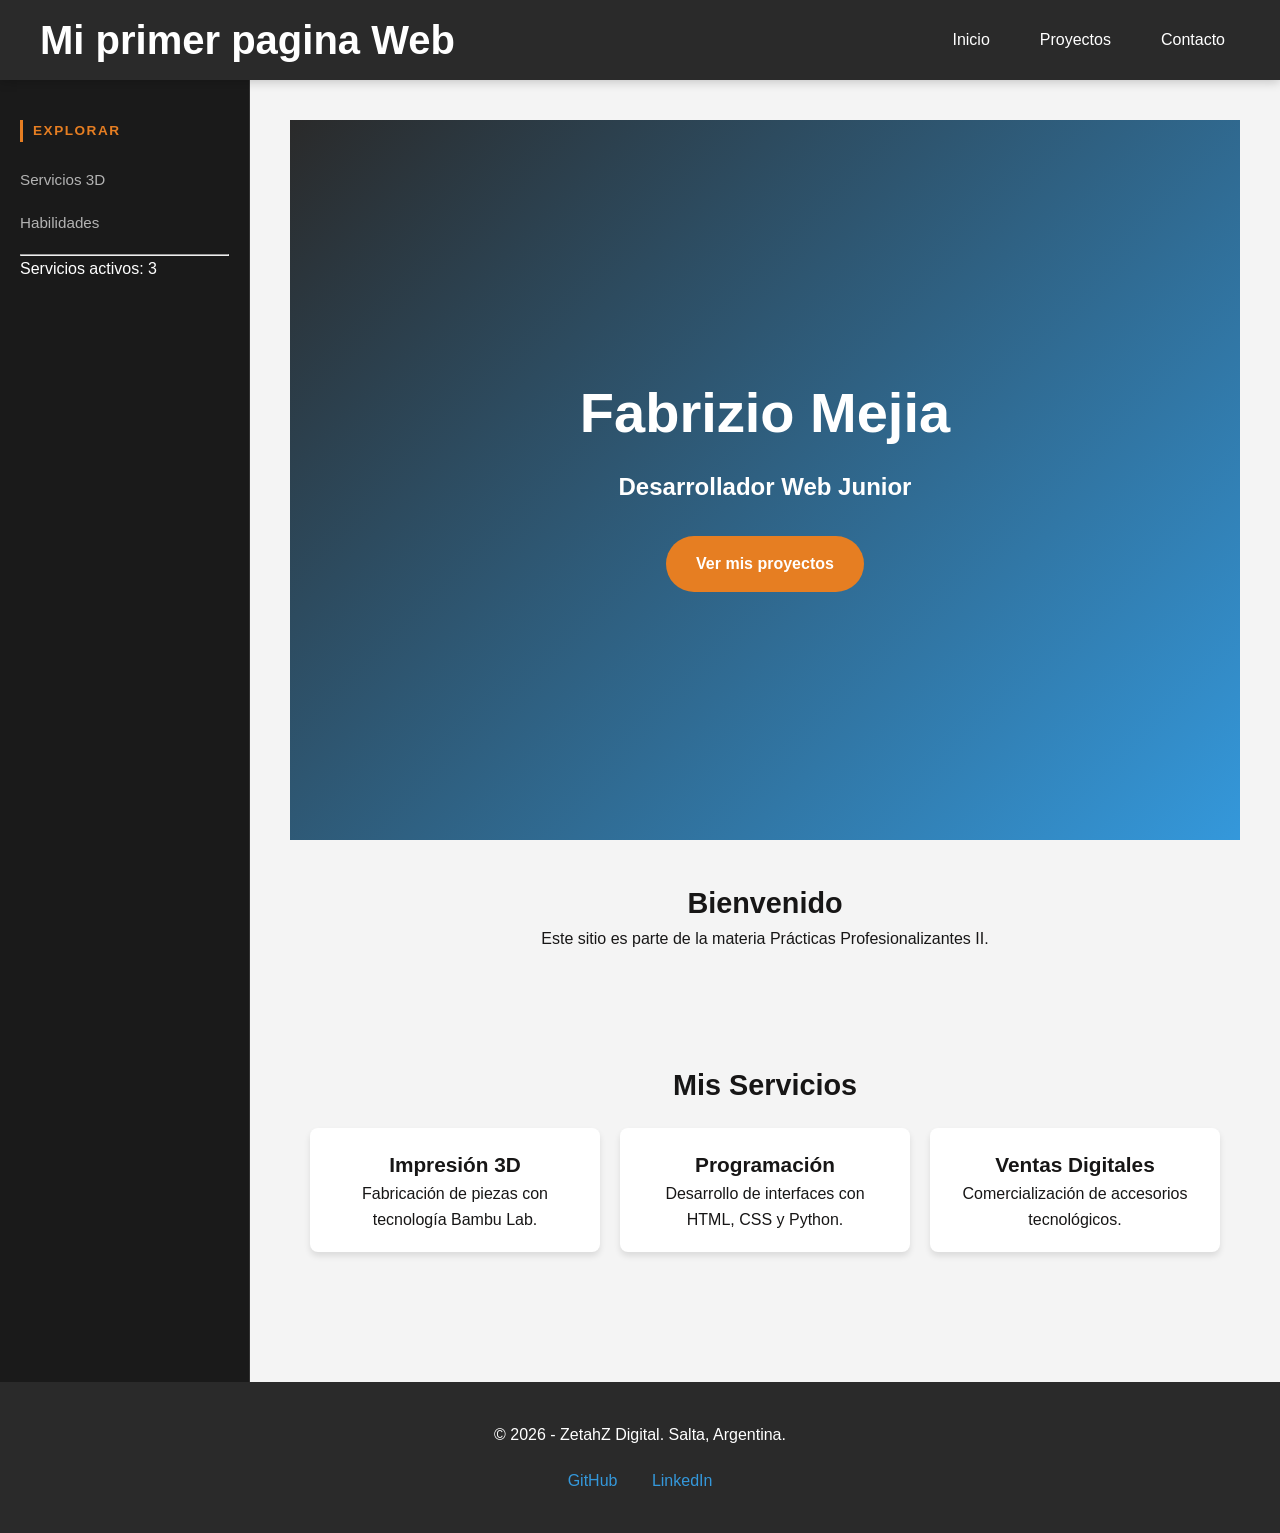
==== commit 74b0ba6d: "punto 6 terminado" ====
--- a/index.html
+++ b/index.html
@@ -3,101 +3,80 @@
   <head>
     <meta charset="UTF-8" />
     <title>Portfolio - Fabrizio Mejia</title>
-
-    <link rel="preconnect" href="https://fonts.googleapis.com" />
-    <link rel="preconnect" href="https://fonts.gstatic.com" crossorigin />
-    <link
-      href="https://fonts.googleapis.com/css2?family=Montserrat:wght@700&family=Open+Sans:wght@400;600&display=swap"
-      rel="stylesheet"
-    />
-
+    <!-- Tus fuentes y CSS -->
     <link rel="stylesheet" href="style.css" />
   </head>
-  <body>
+
+  <body class="layout">
+
+    <!--header-->
     <header>
-      <h1>Bienvenido a mi primer Sitio Web - Fabrizio Mejia</h1>
-
+      <h1>Mi primer pagina Web</h1>
       <nav>
         <ul>
           <li><a href="#inicio">Inicio</a></li>
-          <li><a href="#sobre-mi">Sobre mí</a></li>
-          <li>
-            <a
-              href="https://www.youtube.com/watch?v=dQw4w9WgXcQ"
-              target="_blank"
-              >Algo Interesante!</a
-            >
-          </li>
+          <li><a href="#proyectos">Proyectos</a></li>
           <li><a href="contact.html">Contacto</a></li>
         </ul>
       </nav>
     </header>
 
-    <section class="hero">
-      <div class="hero-content">
-        <h1>Fabrizio Mejia</h1>
-        <h2>Desarrollador Web Junior</h2>
-        <a href="#servicios" class="btn-cta">Ver mis servicios</a>
-      </div>
-    </section>
+    <!--sidebar-->
+    <aside class="sidebar">
+      <h3>Explorar</h3>
+      <ul>
+        <li><a href="#servicios">Servicios 3D</a></li>
+        <li><a href="#sobre-mi">Habilidades</a></li>
+      </ul>
+      <hr />
+      <p>Servicios activos: 3</p>
+    </aside>
 
+    <!--main-->
     <main>
+      <!--Hero-->
+      <section class="hero">
+        <div class="hero-content">
+          <h1>Fabrizio Mejia</h1>
+          <h2>Desarrollador Web Junior</h2>
+          <a href="#proyectos" class="btn-cta">Ver mis proyectos</a>
+        </div>
+      </section>
+
+      <!-- Sección de Bienvenida -->
       <section id="inicio">
-        <h2>Bienvenido al desarrollo de mi primera pagina web</h2>
+        <h2>Bienvenido</h2>
         <p>
           Este sitio es parte de la materia Prácticas Profesionalizantes II.
-          <br />
-          Es el primer intento de crear una pagina web desde 0.
         </p>
-        <img src="images/foto1.jpg" alt="Imagen de codigo web " />
       </section>
 
-      <section id="sobre-mi">
-        <h2>Tecnologías aprendidas</h2>
-        <ul>
-          <li>Uso de la Terminal (Git Bash)</li>
-          <li>Configuración de Git</li>
-          <li>Estructura HTML5</li>
-          <li><a href="contact.html">Contacto</a></li>
-        </ul>
-        <img src="images/foto3.jpg" alt="Imagen de programador" />
-      </section>
-
-      <section id="servicios">
+      <!-- Sección de Tarjetas (Punto 4) -->
+      <section id="proyectos">
         <h2>Mis Servicios</h2>
         <div class="contenedor-tarjetas">
           <article class="tarjeta">
             <h3>Impresión 3D</h3>
-            <p>
-              Fabricación de piezas personalizadas y figuras articuladas con
-              tecnología Bambu Lab.
-            </p>
+            <p>Fabricación de piezas con tecnología Bambu Lab.</p>
           </article>
-
           <article class="tarjeta">
             <h3>Programación</h3>
-            <p>
-              Desarrollo de interfaces web modernas utilizando HTML, CSS y
-              lógica en Python.
-            </p>
+            <p>Desarrollo de interfaces con HTML, CSS y Python.</p>
           </article>
-
           <article class="tarjeta">
             <h3>Ventas Digitales</h3>
-            <p>
-              Asesoramiento y comercialización de hardware con asesoramiento personalizado.
-            </p>
+            <p>Comercialización de accesorios tecnológicos.</p>
           </article>
         </div>
       </section>
     </main>
 
+    <!-- ZONA: footer -->
     <footer>
       <p>&copy; 2026 - ZetahZ Digital. Salta, Argentina.</p>
       <div class="redes">
-        <a href="https://github.com" target="_blank">GitHub</a>
-        <a href="https://linkedin.com" target="_blank">LinkedIn</a>
-        <a href="https://instagram.com" target="_blank">Instagram</a>
+        <a href="#">GitHub</a>
+        <a href="#">LinkedIn</a>
       </div>
     </footer>
   </body>
--- a/style.css
+++ b/style.css
@@ -251,3 +251,86 @@
   margin: 0 15px;
   text-decoration: none;
 }
+
+/*PUNTO 6*/
+
+.layout {
+  display: grid;
+  grid-template-columns: 250px 1fr;
+  grid-template-rows: auto 1fr auto;
+
+  grid-template-areas:
+    "header header"
+    "sidebar main"
+    "footer footer";
+
+  min-height: 100vh; 
+}
+
+header {
+  grid-area: header;
+  z-index: 10;
+  box-shadow: 0 2px 10px rgba(0, 0, 0, 0.2);
+  display: flex;
+  justify-content: space-between; /* Separa el título de los links */
+  align-items: center;
+  padding: 0 40px; /* Le da aire a los costados para que no se pegue al borde */
+  height: 80px;    /* Le da una altura fija y elegante */
+}
+
+.sidebar {
+  grid-area: sidebar;
+  background-color: #1a1a1a;
+  color: #ffffff;
+  padding: 40px 20px;
+  border-right: 1px solid #333;
+}
+
+main {
+  grid-area: main;
+  background-color: var(--color-bg);
+}
+
+footer {
+  grid-area: footer;
+}
+
+.sidebar h3 {
+  color: var(--color-accent); 
+  font-size: 0.85rem;
+  text-transform: uppercase;
+  letter-spacing: 1.5px;
+  margin-bottom: 25px;
+  border-left: 3px solid var(--color-accent);
+  padding-left: 10px;
+}
+
+.sidebar ul {
+  list-style: none; 
+  padding: 0;
+}
+
+.sidebar ul li {
+  margin-bottom: 18px;
+}
+
+.sidebar ul li a {
+  color: #b3b3b3;
+  text-decoration: none;
+  font-size: 0.95rem;
+  transition: all 0.3s ease;
+}
+
+.sidebar ul li a:hover {
+  color: var(--color-white);
+  padding-left: 8px; 
+}
+
+.hero {
+  margin: 0;
+  width: 100%;
+}
+
+section {
+  padding: 40px 20px; 
+}
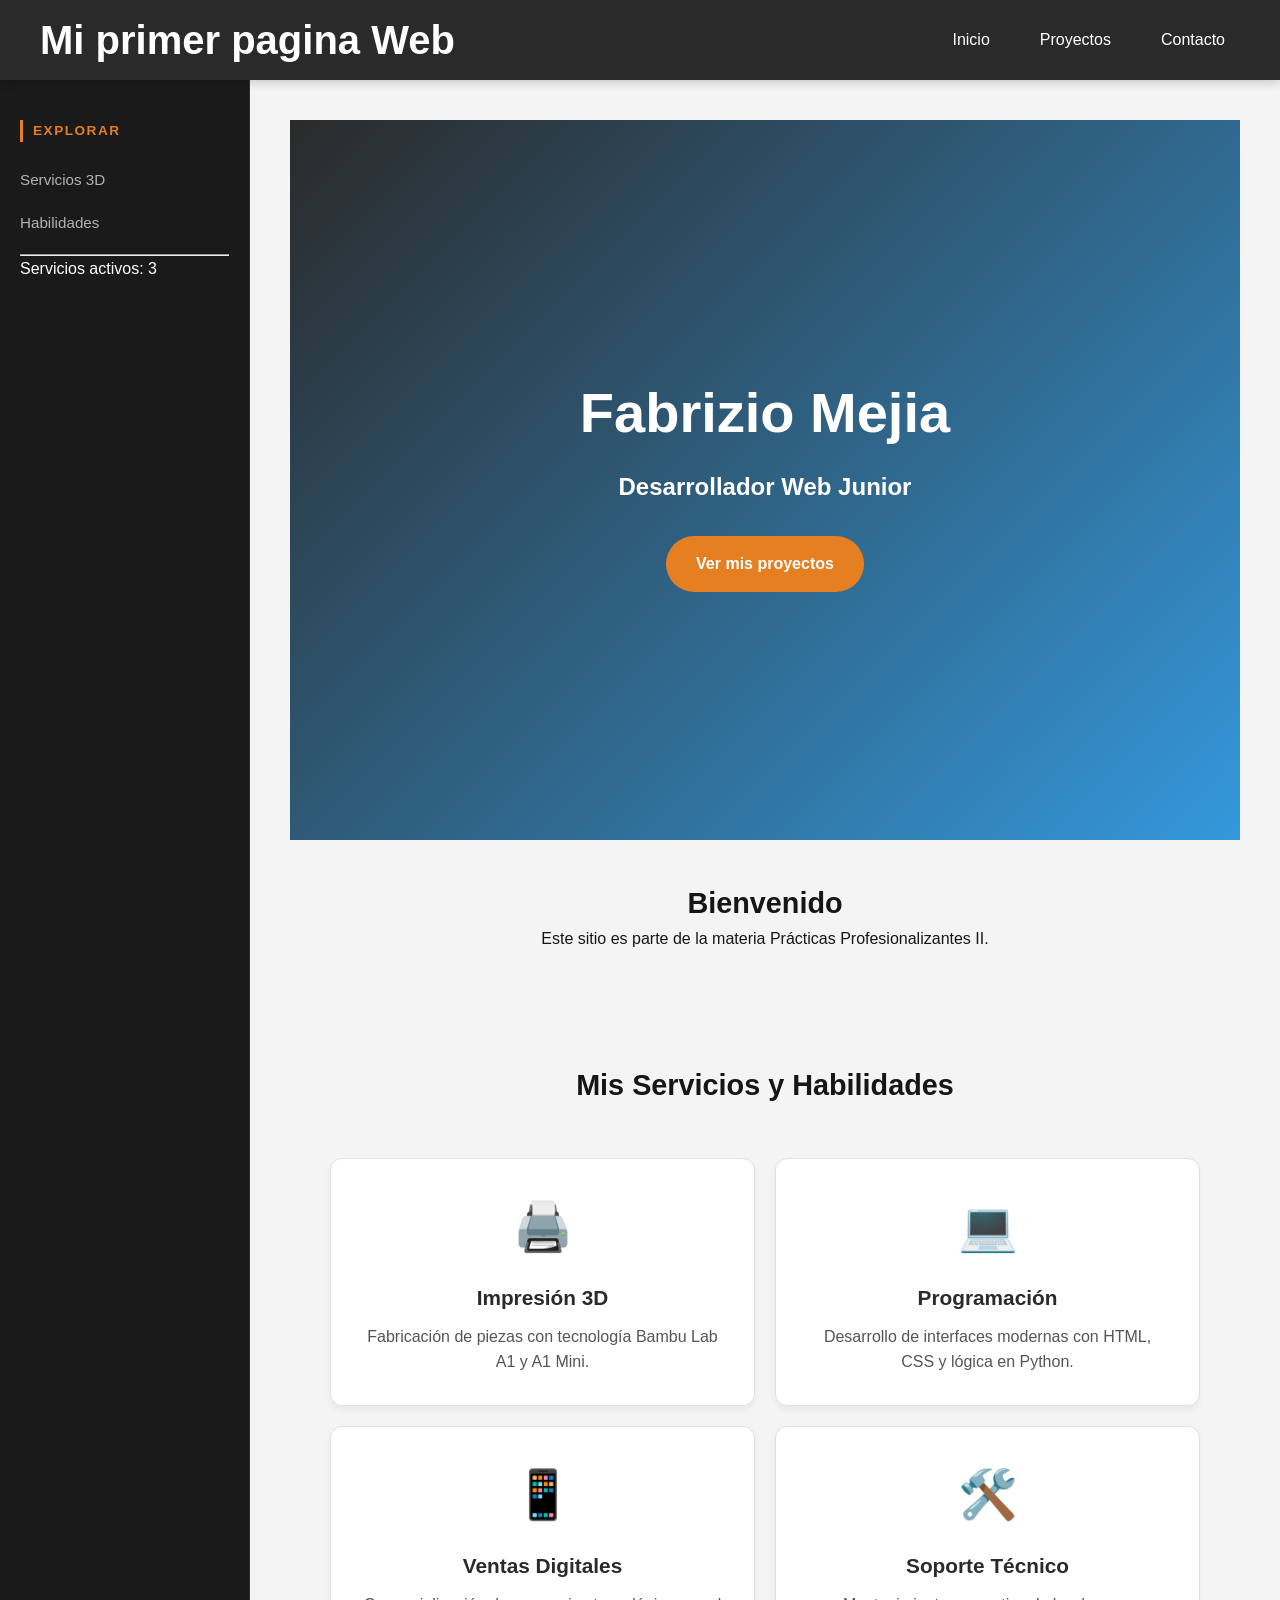
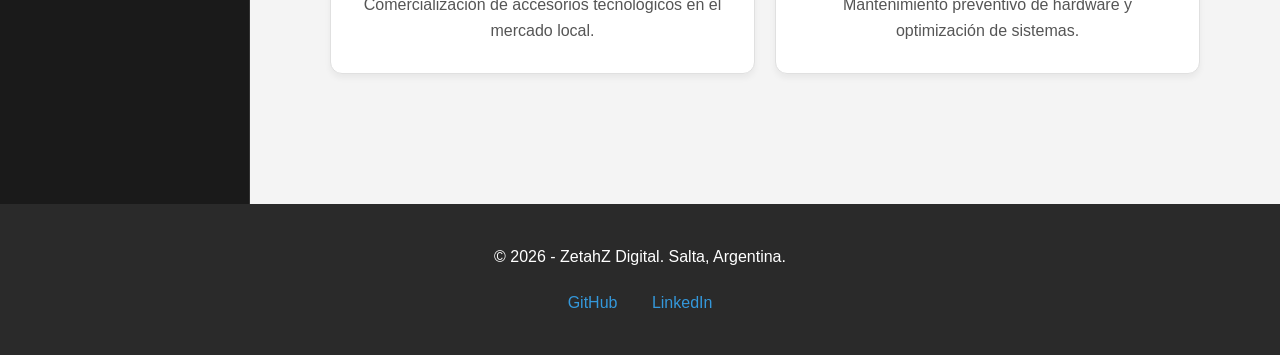
==== commit 576bb6e3: "punto 7 terminado" ====
--- a/index.html
+++ b/index.html
@@ -8,7 +8,6 @@
   </head>
 
   <body class="layout">
-
     <!--header-->
     <header>
       <h1>Mi primer pagina Web</h1>
@@ -51,21 +50,41 @@
         </p>
       </section>
 
-      <!-- Sección de Tarjetas (Punto 4) -->
       <section id="proyectos">
-        <h2>Mis Servicios</h2>
+        <h2 style="text-align: center; margin-bottom: 30px">
+          Mis Servicios y Habilidades
+        </h2>
         <div class="contenedor-tarjetas">
           <article class="tarjeta">
+            <div class="icono">🖨️</div>
             <h3>Impresión 3D</h3>
-            <p>Fabricación de piezas con tecnología Bambu Lab.</p>
+            <p>Fabricación de piezas con tecnología Bambu Lab A1 y A1 Mini.</p>
           </article>
+
           <article class="tarjeta">
+            <div class="icono">💻</div>
             <h3>Programación</h3>
-            <p>Desarrollo de interfaces con HTML, CSS y Python.</p>
+            <p>
+              Desarrollo de interfaces modernas con HTML, CSS y lógica en
+              Python.
+            </p>
           </article>
+
           <article class="tarjeta">
+            <div class="icono">📱</div>
             <h3>Ventas Digitales</h3>
-            <p>Comercialización de accesorios tecnológicos.</p>
+            <p>
+              Comercialización de accesorios tecnológicos en el mercado local.
+            </p>
+          </article>
+
+          <!-- CUARTA TARJETA REQUERIDA -->
+          <article class="tarjeta">
+            <div class="icono">🛠️</div>
+            <h3>Soporte Técnico</h3>
+            <p>
+              Mantenimiento preventivo de hardware y optimización de sistemas.
+            </p>
           </article>
         </div>
       </section>
--- a/style.css
+++ b/style.css
@@ -167,30 +167,54 @@
 
 /* Punto 4*/
 
+/*Punto 7*/
+
 .contenedor-tarjetas {
-  display: flex;
-  flex-wrap: wrap;
-  gap: 20px;
-  justify-content: center;
-  padding: 20px 0;
+  display: grid;
+  /* La clave del punto 7: se ajusta solo entre 280px y el total del espacio */
+  grid-template-columns: repeat(auto-fit, minmax(280px, 1fr));
+  gap: 1.25rem; /* Espaciado pedido por la consigna */
+  padding: 20px;
 }
 
 .tarjeta {
-  flex: 1 1 280px;
-
-  background-color: var(--color-white);
-  padding: 20px;
-  border-radius: var(--radius);
-  box-shadow: var(--shadow);
-
+  background-color: white;
+  padding: 30px;
+  border-radius: 12px; /* Borde redondeado */
+  text-align: center;
+  border: 1px solid #e0e0e0;
+
+  /* Sombra suave inicial */
+  box-shadow: 0 4px 6px rgba(0, 0, 0, 0.05);
+
+  /* Transición suave para el efecto hover */
   transition:
     transform 0.3s ease,
     box-shadow 0.3s ease;
 }
 
+/* Efecto Hover pedido por la consigna */
 .tarjeta:hover {
-  transform: translateY(-4px);
-  box-shadow: 0 10px 20px rgba(0, 0, 0, 0.2);
+  transform: translateY(-8px); /* Sube un poquito */
+  box-shadow: 0 12px 20px rgba(0, 0, 0, 0.15); /* La sombra se intensifica */
+  border-color: var(
+    --color-accent
+  ); /* Opcional: el borde cambia al color naranja */
+}
+
+.icono {
+  font-size: 3rem;
+  margin-bottom: 15px;
+}
+
+.tarjeta h3 {
+  margin-bottom: 10px;
+  color: var(--color-primary);
+}
+
+.tarjeta p {
+  color: #555;
+  line-height: 1.6;
 }
 
 /*Punto 5*/
@@ -264,7 +288,7 @@
     "sidebar main"
     "footer footer";
 
-  min-height: 100vh; 
+  min-height: 100vh;
 }
 
 header {
@@ -272,10 +296,10 @@
   z-index: 10;
   box-shadow: 0 2px 10px rgba(0, 0, 0, 0.2);
   display: flex;
-  justify-content: space-between; /* Separa el título de los links */
+  justify-content: space-between;
   align-items: center;
-  padding: 0 40px; /* Le da aire a los costados para que no se pegue al borde */
-  height: 80px;    /* Le da una altura fija y elegante */
+  padding: 0 40px;
+  height: 80px;
 }
 
 .sidebar {
@@ -296,7 +320,7 @@
 }
 
 .sidebar h3 {
-  color: var(--color-accent); 
+  color: var(--color-accent);
   font-size: 0.85rem;
   text-transform: uppercase;
   letter-spacing: 1.5px;
@@ -306,7 +330,7 @@
 }
 
 .sidebar ul {
-  list-style: none; 
+  list-style: none;
   padding: 0;
 }
 
@@ -323,7 +347,7 @@
 
 .sidebar ul li a:hover {
   color: var(--color-white);
-  padding-left: 8px; 
+  padding-left: 8px;
 }
 
 .hero {
@@ -332,5 +356,5 @@
 }
 
 section {
-  padding: 40px 20px; 
-}
+  padding: 40px 20px;
+}
